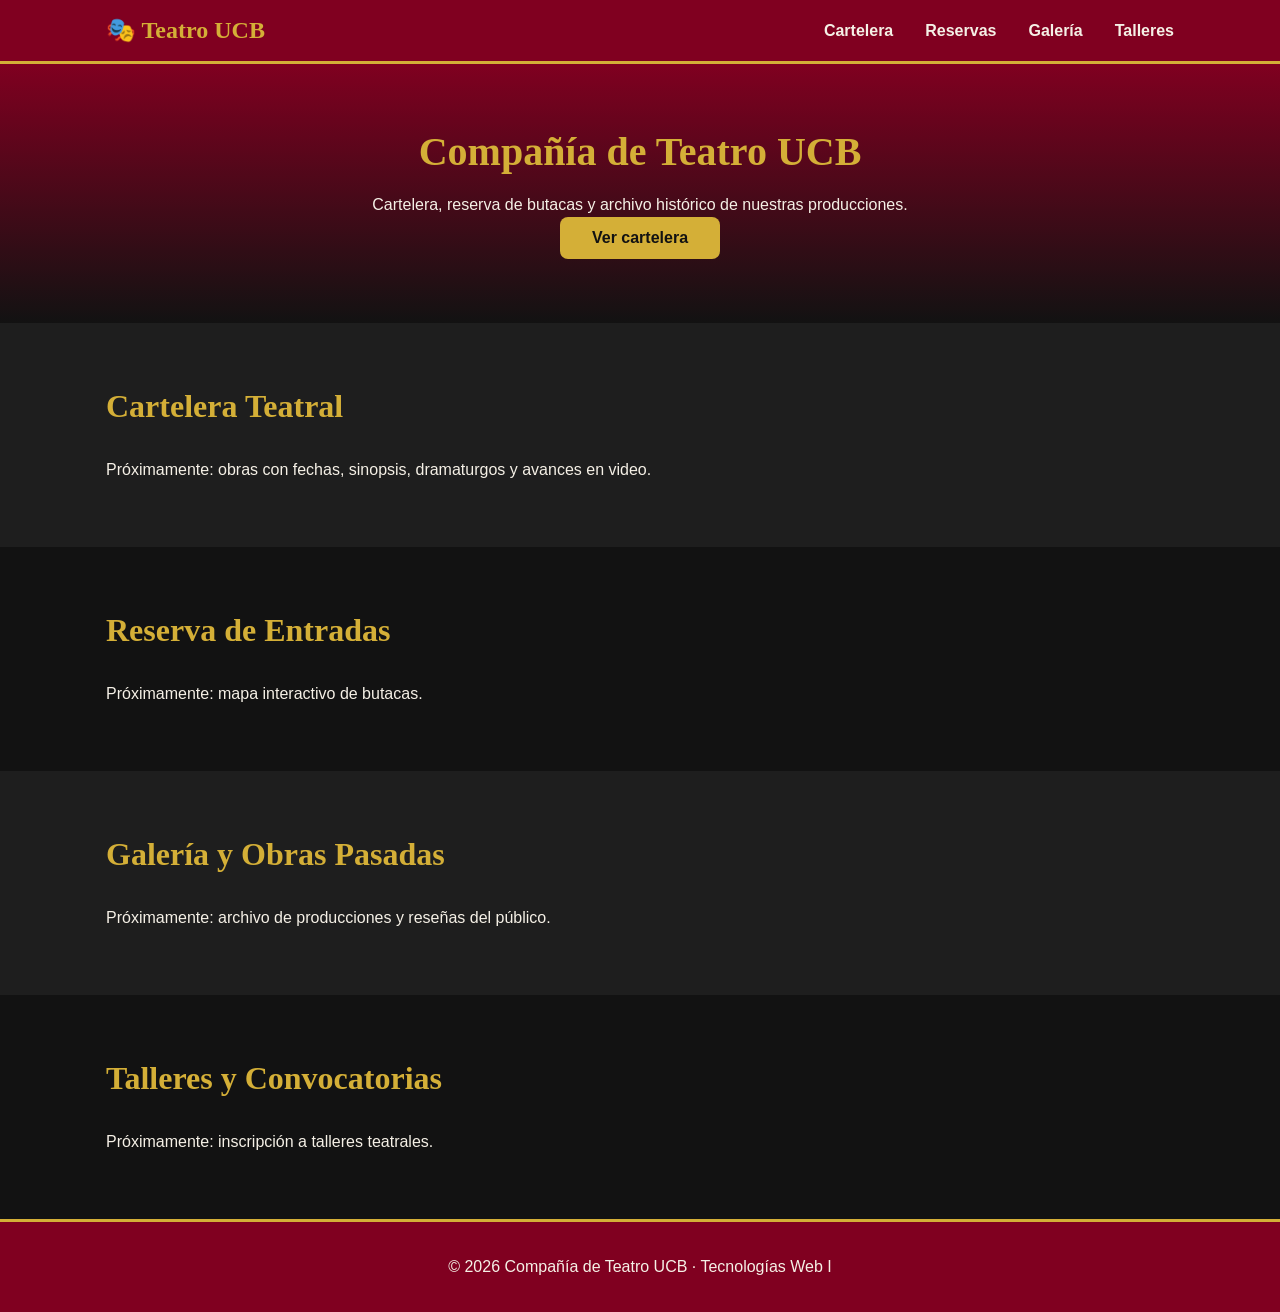
==== index.html @ 0cb79bbf "estructura base" ====
<!DOCTYPE html>
<html lang="es">
<head>
  <meta charset="UTF-8">
  <meta name="viewport" content="width=device-width, initial-scale=1.0">
  <meta name="description" content="Portal de la Compañía de Teatro UCB: cartelera, reserva de butacas, archivo histórico y talleres.">
  <title>Teatro UCB | Cartelera y Reservas</title>
  <link rel="stylesheet" href="css/styles.css">
</head>
<body>
  <a class="skip-link" href="#contenido">Saltar al contenido</a>

  <header class="site-header">
    <div class="container">
      <h1 class="site-title">🎭 Teatro UCB</h1>
      <nav class="main-nav" aria-label="Navegación principal">
        <ul>
          <li><a href="#cartelera">Cartelera</a></li>
          <li><a href="#reserva">Reservas</a></li>
          <li><a href="#galeria">Galería</a></li>
          <li><a href="#talleres">Talleres</a></li>
        </ul>
      </nav>
    </div>
  </header>

  <main id="contenido">
    <section class="hero" aria-labelledby="hero-titulo">
      <div class="container">
        <h2 id="hero-titulo">Compañía de Teatro UCB</h2>
        <p>Cartelera, reserva de butacas y archivo histórico de nuestras producciones.</p>
        <a class="btn" href="#cartelera">Ver cartelera</a>
      </div>
    </section>

    <!-- RF-01 -->
    <section id="cartelera" class="section" aria-labelledby="cartelera-titulo">
      <div class="container">
        <h2 id="cartelera-titulo" class="section__title">Cartelera Teatral</h2>
        <p>Próximamente: obras con fechas, sinopsis, dramaturgos y avances en video.</p>
      </div>
    </section>

    <!-- RF-02 -->
    <section id="reserva" class="section" aria-labelledby="reserva-titulo">
      <div class="container">
        <h2 id="reserva-titulo" class="section__title">Reserva de Entradas</h2>
        <p>Próximamente: mapa interactivo de butacas.</p>
      </div>
    </section>

    <!-- RF-03 -->
    <section id="galeria" class="section" aria-labelledby="galeria-titulo">
      <div class="container">
        <h2 id="galeria-titulo" class="section__title">Galería y Obras Pasadas</h2>
        <p>Próximamente: archivo de producciones y reseñas del público.</p>
      </div>
    </section>

    <!-- RF-04 -->
    <section id="talleres" class="section" aria-labelledby="talleres-titulo">
      <div class="container">
        <h2 id="talleres-titulo" class="section__title">Talleres y Convocatorias</h2>
        <p>Próximamente: inscripción a talleres teatrales.</p>
      </div>
    </section>
  </main>

  <footer class="site-footer">
    <div class="container">
      <p>&copy; <span id="anio">2026</span> Compañía de Teatro UCB · Tecnologías Web I</p>
    </div>
  </footer>

  <script src="js/main.js"></script>
</body>
</html>
---- css/styles.css ----
/* Archivo unificador: los @import deben ir al inicio */
@import url('variables.css');
@import url('base.css');
@import url('layout.css');
@import url('components.css');
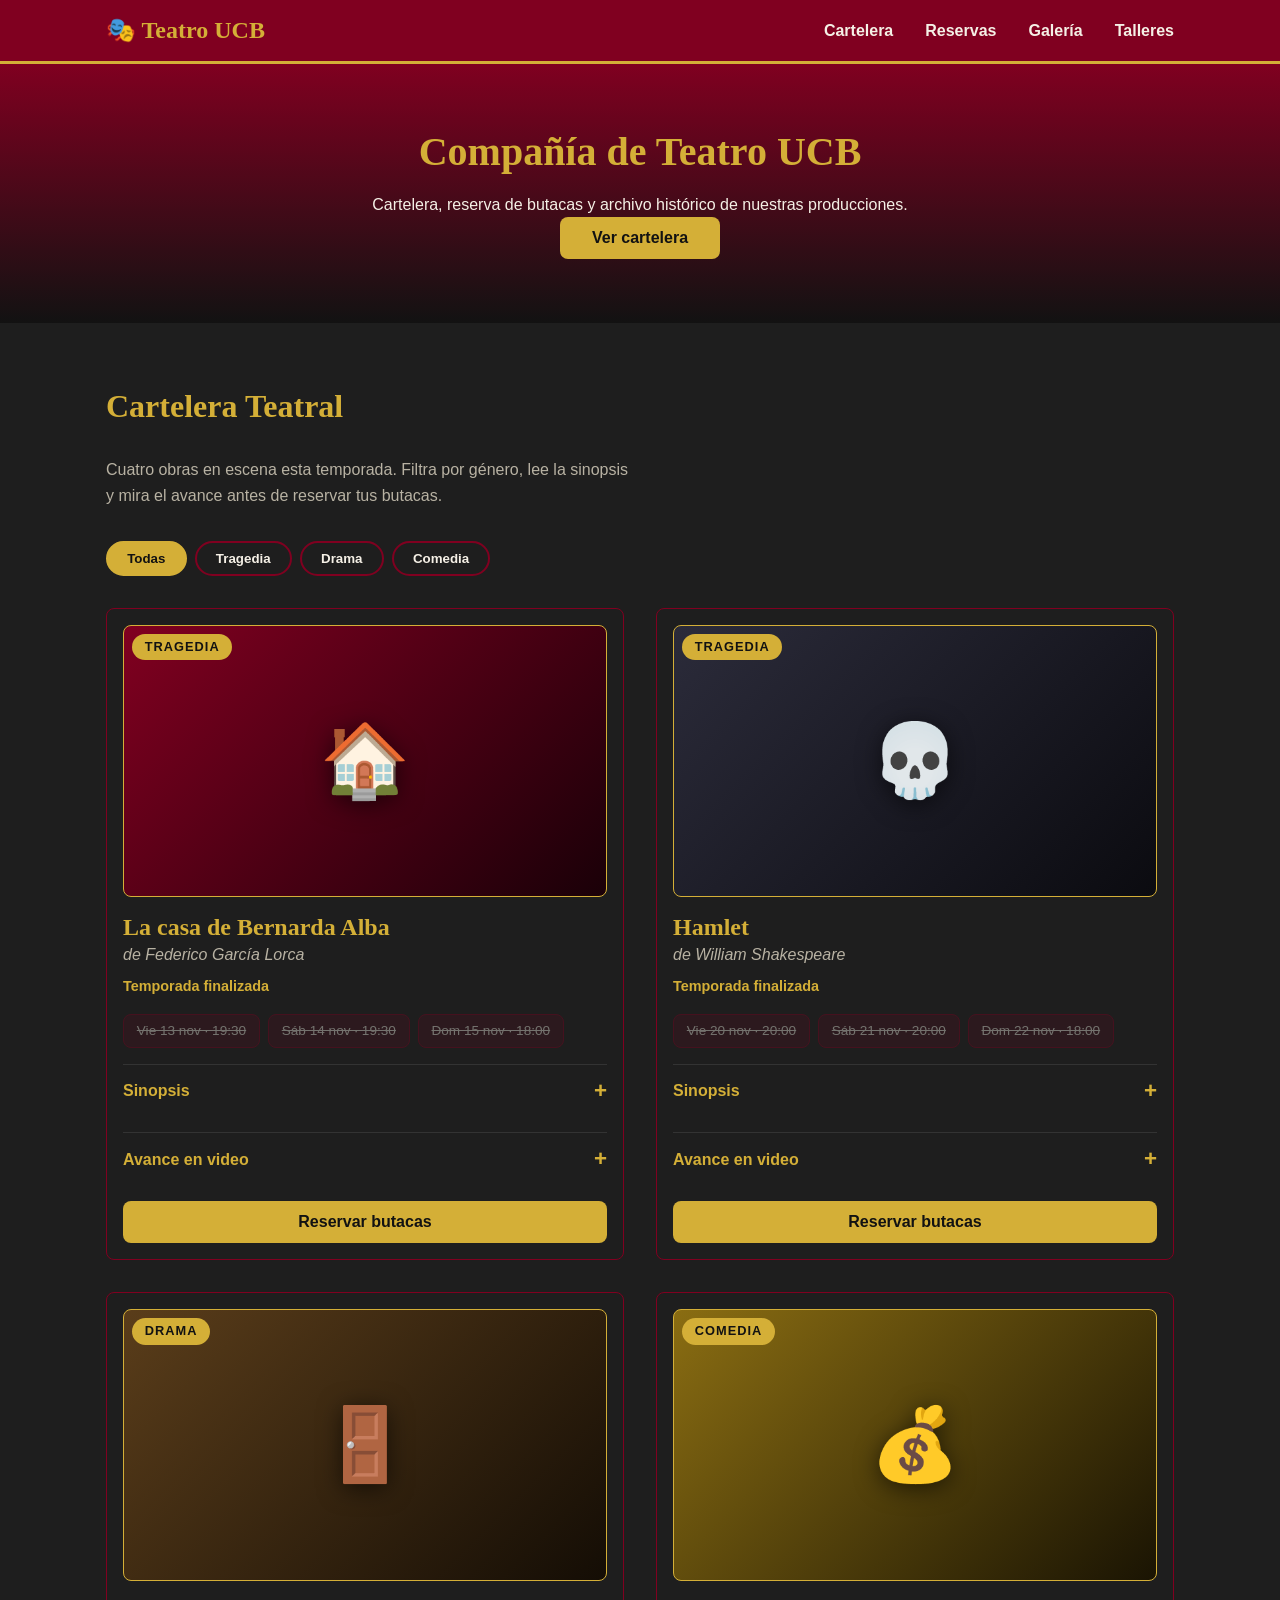
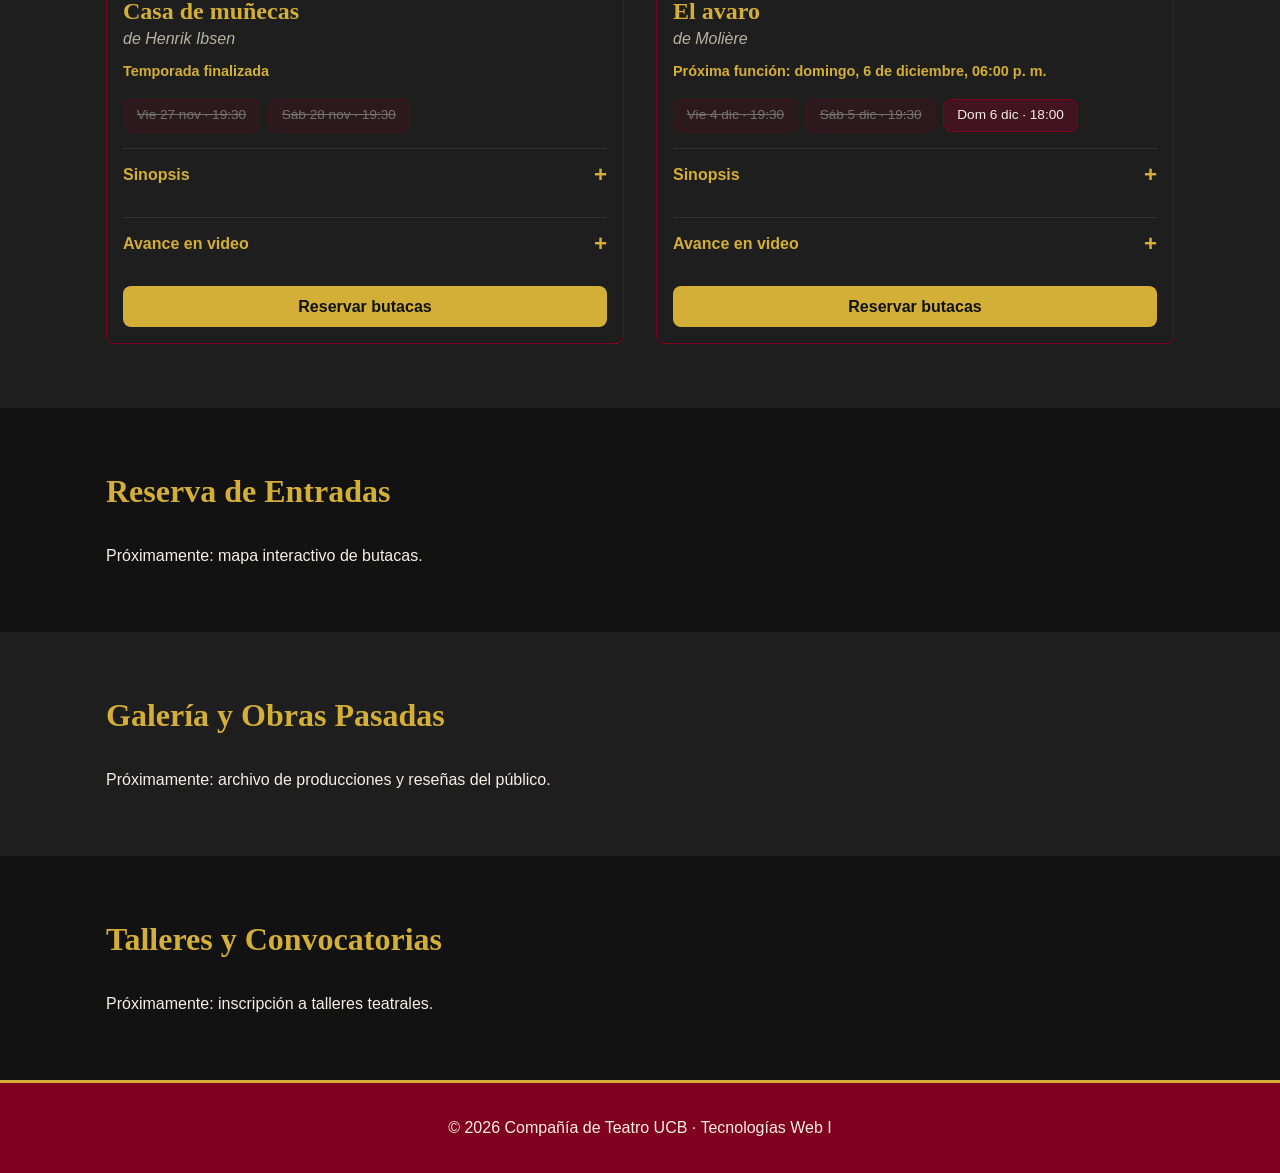
==== commit a5bfe883: "commit 2 chavalesss" ====
--- a/index.html
+++ b/index.html
@@ -33,11 +33,152 @@
       </div>
     </section>
 
-    <!-- RF-01 -->
+        <!-- RF-01: Cartelera Teatral -->
     <section id="cartelera" class="section" aria-labelledby="cartelera-titulo">
       <div class="container">
         <h2 id="cartelera-titulo" class="section__title">Cartelera Teatral</h2>
-        <p>Próximamente: obras con fechas, sinopsis, dramaturgos y avances en video.</p>
+        <p class="section__intro">
+          Cuatro obras en escena esta temporada. Filtra por género, lee la sinopsis
+          y mira el avance antes de reservar tus butacas.
+        </p>
+
+        <div class="filtros" role="group" aria-label="Filtrar obras por género">
+          <button type="button" class="chip is-active" data-filtro="todas" aria-pressed="true">Todas</button>
+          <button type="button" class="chip" data-filtro="tragedia" aria-pressed="false">Tragedia</button>
+          <button type="button" class="chip" data-filtro="drama" aria-pressed="false">Drama</button>
+          <button type="button" class="chip" data-filtro="comedia" aria-pressed="false">Comedia</button>
+        </div>
+
+        <div class="cartelera-grid">
+
+          <!-- Obra 1 -->
+          <article class="obra card reveal" data-genero="tragedia">
+            <figure class="obra__poster obra__poster--1">
+              <span class="obra__emoji" aria-hidden="true">🏠</span>
+              <figcaption class="obra__genero">Tragedia</figcaption>
+            </figure>
+            <header class="obra__header">
+              <h3>La casa de Bernarda Alba</h3>
+              <p class="obra__autor">de Federico García Lorca</p>
+              <p class="obra__proxima" data-proxima></p>
+            </header>
+            <ul class="funciones" aria-label="Funciones de La casa de Bernarda Alba">
+              <li><time datetime="2026-11-13T19:30">Vie 13 nov · 19:30</time></li>
+              <li><time datetime="2026-11-14T19:30">Sáb 14 nov · 19:30</time></li>
+              <li><time datetime="2026-11-15T18:00">Dom 15 nov · 18:00</time></li>
+            </ul>
+            <details name="obra-1">
+              <summary>Sinopsis</summary>
+              <p>Tras la muerte de su marido, Bernarda impone ocho años de luto riguroso
+                a sus cinco hijas. El encierro, las apariencias y el deseo de libertad
+                chocan hasta desencadenar un desenlace inevitable.</p>
+            </details>
+            <details name="obra-1">
+              <summary>Avance en video</summary>
+              <video controls preload="none" playsinline>
+                <source src="assets/videos/bernarda-alba.mp4" type="video/mp4">
+                Tu navegador no soporta video HTML5.
+              </video>
+            </details>
+            <a class="btn" href="#reserva" data-obra="La casa de Bernarda Alba">Reservar butacas</a>
+          </article>
+
+          <!-- Obra 2 -->
+          <article class="obra card reveal" data-genero="tragedia">
+            <figure class="obra__poster obra__poster--2">
+              <span class="obra__emoji" aria-hidden="true">💀</span>
+              <figcaption class="obra__genero">Tragedia</figcaption>
+            </figure>
+            <header class="obra__header">
+              <h3>Hamlet</h3>
+              <p class="obra__autor">de William Shakespeare</p>
+              <p class="obra__proxima" data-proxima></p>
+            </header>
+            <ul class="funciones" aria-label="Funciones de Hamlet">
+              <li><time datetime="2026-11-20T20:00">Vie 20 nov · 20:00</time></li>
+              <li><time datetime="2026-11-21T20:00">Sáb 21 nov · 20:00</time></li>
+              <li><time datetime="2026-11-22T18:00">Dom 22 nov · 18:00</time></li>
+            </ul>
+            <details name="obra-2">
+              <summary>Sinopsis</summary>
+              <p>El príncipe de Dinamarca descubre que su padre fue asesinado por su
+                propio tío. Entre la duda, la fingida locura y la venganza, Hamlet
+                enfrenta la pregunta más antigua del teatro: actuar o no actuar.</p>
+            </details>
+            <details name="obra-2">
+              <summary>Avance en video</summary>
+              <video controls preload="none" playsinline>
+                <source src="assets/videos/hamlet.mp4" type="video/mp4">
+                Tu navegador no soporta video HTML5.
+              </video>
+            </details>
+            <a class="btn" href="#reserva" data-obra="Hamlet">Reservar butacas</a>
+          </article>
+
+          <!-- Obra 3 -->
+          <article class="obra card reveal" data-genero="drama">
+            <figure class="obra__poster obra__poster--3">
+              <span class="obra__emoji" aria-hidden="true">🚪</span>
+              <figcaption class="obra__genero">Drama</figcaption>
+            </figure>
+            <header class="obra__header">
+              <h3>Casa de muñecas</h3>
+              <p class="obra__autor">de Henrik Ibsen</p>
+              <p class="obra__proxima" data-proxima></p>
+            </header>
+            <ul class="funciones" aria-label="Funciones de Casa de muñecas">
+              <li><time datetime="2026-11-27T19:30">Vie 27 nov · 19:30</time></li>
+              <li><time datetime="2026-11-28T19:30">Sáb 28 nov · 19:30</time></li>
+            </ul>
+            <details name="obra-3">
+              <summary>Sinopsis</summary>
+              <p>Nora vive como la esposa ideal hasta que un secreto del pasado sale a
+                la luz. Su decisión final desafió las normas de su época y sigue
+                generando debate hoy.</p>
+            </details>
+            <details name="obra-3">
+              <summary>Avance en video</summary>
+              <video controls preload="none" playsinline>
+                <source src="assets/videos/casa-de-munecas.mp4" type="video/mp4">
+                Tu navegador no soporta video HTML5.
+              </video>
+            </details>
+            <a class="btn" href="#reserva" data-obra="Casa de muñecas">Reservar butacas</a>
+          </article>
+
+          <!-- Obra 4 -->
+          <article class="obra card reveal" data-genero="comedia">
+            <figure class="obra__poster obra__poster--4">
+              <span class="obra__emoji" aria-hidden="true">💰</span>
+              <figcaption class="obra__genero">Comedia</figcaption>
+            </figure>
+            <header class="obra__header">
+              <h3>El avaro</h3>
+              <p class="obra__autor">de Molière</p>
+              <p class="obra__proxima" data-proxima></p>
+            </header>
+            <ul class="funciones" aria-label="Funciones de El avaro">
+              <li><time datetime="2026-12-04T19:30">Vie 4 dic · 19:30</time></li>
+              <li><time datetime="2026-12-05T19:30">Sáb 5 dic · 19:30</time></li>
+              <li><time datetime="2026-12-06T18:00">Dom 6 dic · 18:00</time></li>
+            </ul>
+            <details name="obra-4">
+              <summary>Sinopsis</summary>
+              <p>Harpagón ama su dinero por encima de todo, incluso de sus hijos. Sus
+                intentos de casarlos por conveniencia desatan enredos, disfraces y
+                una carcajada tras otra.</p>
+            </details>
+            <details name="obra-4">
+              <summary>Avance en video</summary>
+              <video controls preload="none" playsinline>
+                <source src="assets/videos/el-avaro.mp4" type="video/mp4">
+                Tu navegador no soporta video HTML5.
+              </video>
+            </details>
+            <a class="btn" href="#reserva" data-obra="El avaro">Reservar butacas</a>
+          </article>
+
+        </div>
       </div>
     </section>
 
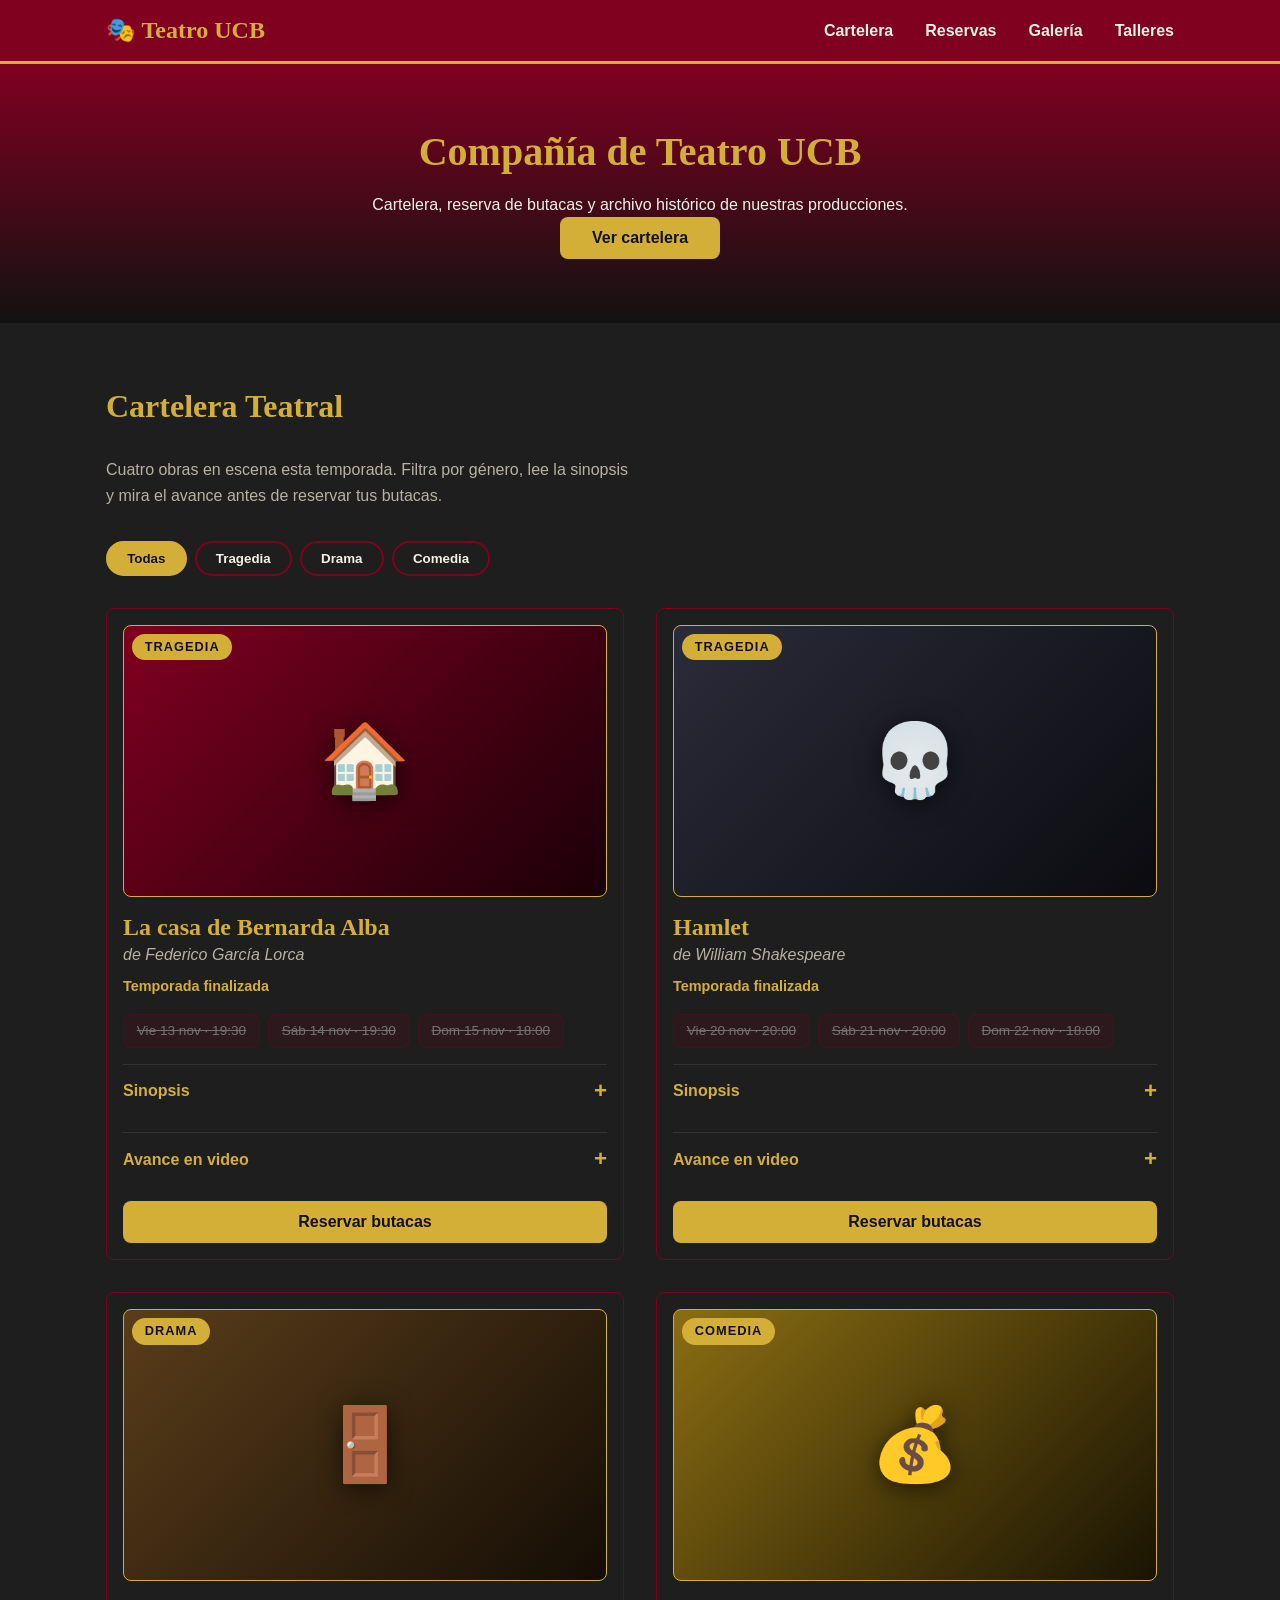
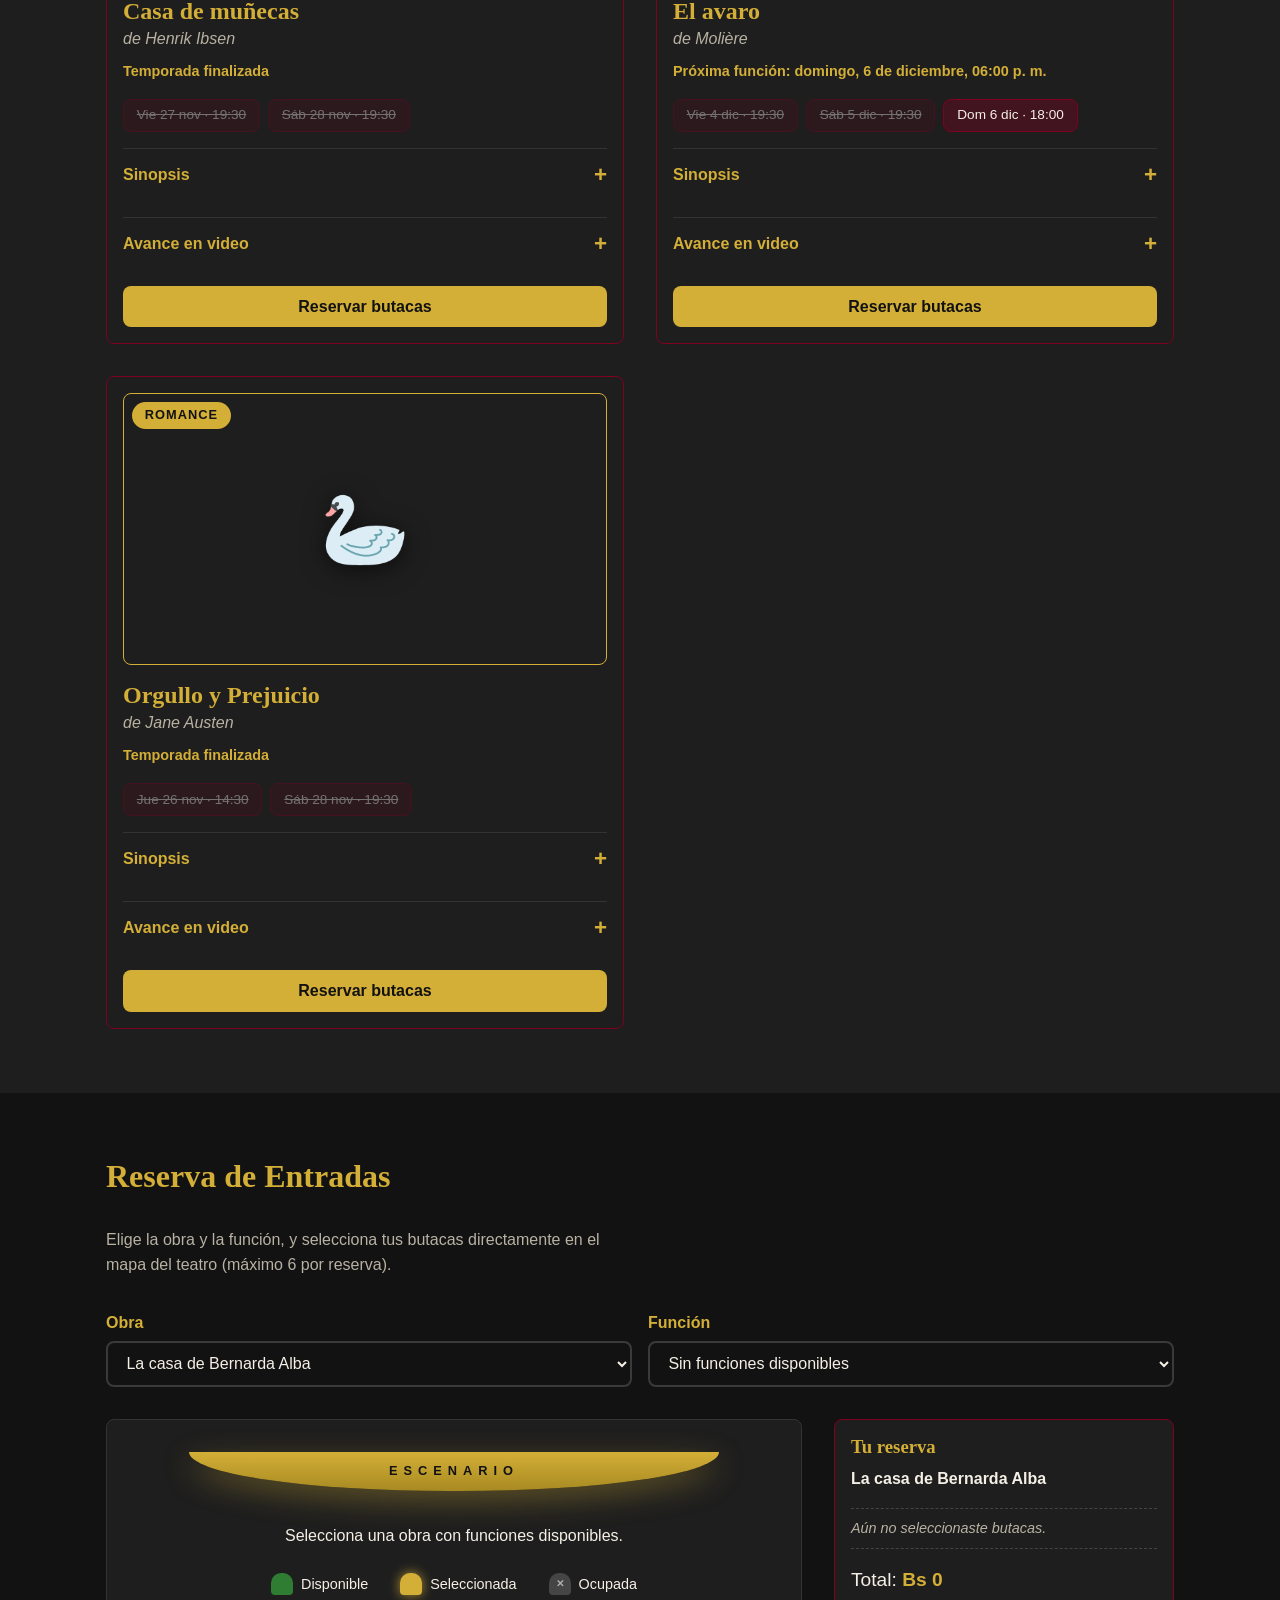
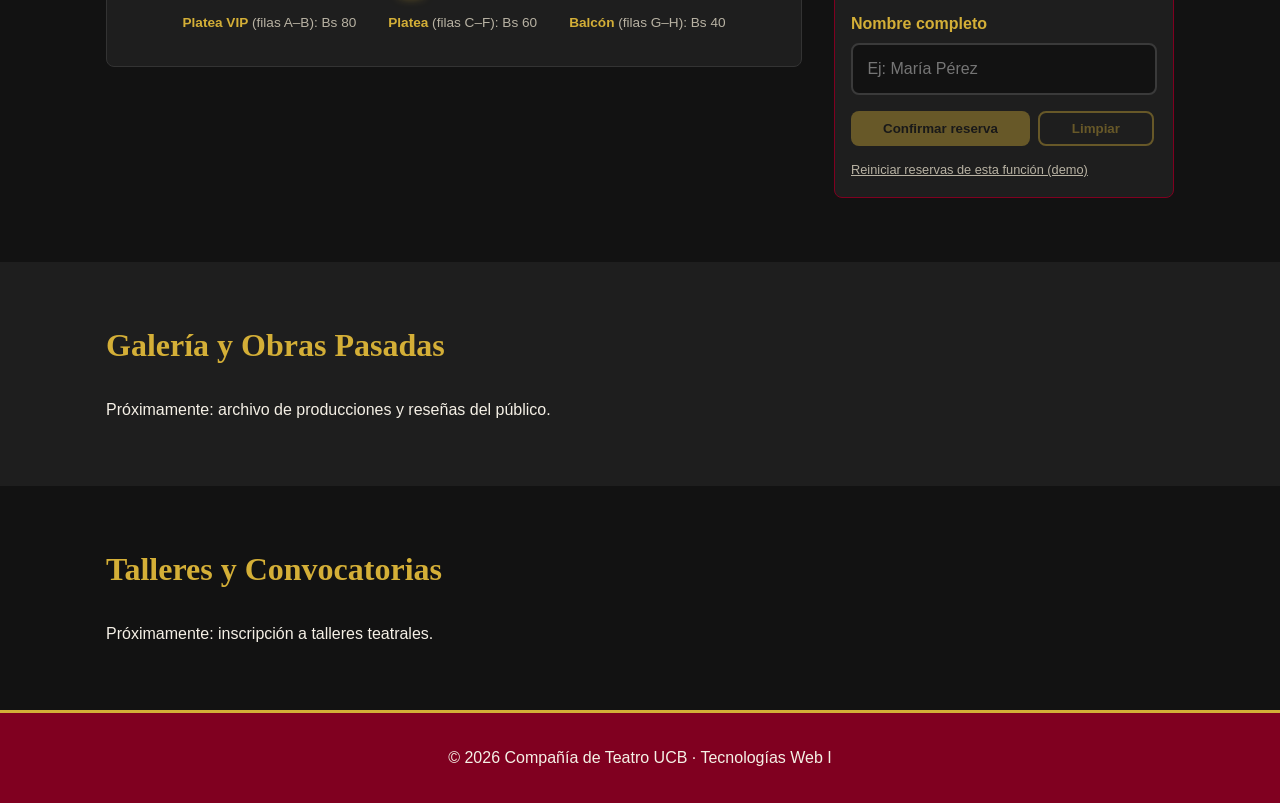
==== commit dd70c42a: "butacas" ====
--- a/index.html
+++ b/index.html
@@ -177,16 +177,110 @@
             </details>
             <a class="btn" href="#reserva" data-obra="El avaro">Reservar butacas</a>
           </article>
-
+                  <!-- Obra 5 -->
+          <article class="obra card reveal" data-genero="romance">
+            <figure class="obra__poster obra__poster--5">
+              <span class="obra__emoji" aria-hidden="true">🦢</span>
+              <figcaption class="obra__genero">Romance</figcaption>
+            </figure>
+            <header class="obra__header">
+              <h3>Orgullo y Prejuicio</h3>
+              <p class="obra__autor">de Jane Austen</p>
+              <p class="obra__proxima" data-proxima></p>
+            </header>
+            <ul class="funciones" aria-label="Funciones de Orgullo y Prejuicio">
+              <li><time datetime="2026-11-27T19:30">Jue 26 nov · 14:30</time></li>
+              <li><time datetime="2026-11-28T19:30">Sáb 28 nov · 19:30</time></li>
+            </ul>
+            <details name="obra-3">
+              <summary>Sinopsis</summary>
+              <p>narra la historia de Elizabeth Bennet y Fitzwilliam Darcy en la Inglaterra 
+                rural del siglo XIX. La obra explora las convenciones sociales, las limitaciones 
+                de las mujeres y cómo el orgullo y las falsas primeras impresiones pueden nublar el juicio.</p>
+            </details>
+            <details name="obra-5">
+              <summary>Avance en video</summary>
+              <video controls preload="none" playsinline>
+                <source src="assets/videos/orgullo-y-prejuicio.mp4" type="video/mp4">
+                Tu navegador no soporta video HTML5.
+              </video>
+            </details>
+            <a class="btn" href="#reserva" data-obra="Orgullo y Prejuicio">Reservar butacas</a>
+          </article>
         </div>
       </div>
     </section>
 
     <!-- RF-02 -->
+        <!-- RF-02: Reserva de Entradas y Mapa de Sillas -->
     <section id="reserva" class="section" aria-labelledby="reserva-titulo">
       <div class="container">
         <h2 id="reserva-titulo" class="section__title">Reserva de Entradas</h2>
-        <p>Próximamente: mapa interactivo de butacas.</p>
+        <p class="section__intro">
+          Elige la obra y la función, y selecciona tus butacas directamente en el
+          mapa del teatro (máximo 6 por reserva).
+        </p>
+
+        <form id="form-reserva" class="reserva" novalidate>
+          <div class="reserva__selectores">
+            <div class="campo">
+              <label for="sel-obra">Obra</label>
+              <select id="sel-obra" name="obra" required></select>
+            </div>
+            <div class="campo">
+              <label for="sel-funcion">Función</label>
+              <select id="sel-funcion" name="funcion" required></select>
+            </div>
+          </div>
+
+          <div class="reserva__layout">
+            <div class="reserva__mapa">
+              <div class="escenario" aria-hidden="true">Escenario</div>
+              <div id="mapa-sillas" class="mapa" role="group" aria-label="Mapa de butacas"></div>
+
+              <ul class="leyenda" aria-label="Leyenda del mapa">
+                <li><span class="seat seat--muestra seat--disponible" aria-hidden="true"></span> Disponible</li>
+                <li><span class="seat seat--muestra seat--seleccionada" aria-hidden="true"></span> Seleccionada</li>
+                <li><span class="seat seat--muestra seat--ocupada" aria-hidden="true">✕</span> Ocupada</li>
+              </ul>
+
+              <ul class="zonas" aria-label="Precios por zona">
+                <li><strong>Platea VIP</strong> (filas A–B): Bs 80</li>
+                <li><strong>Platea</strong> (filas C–F): Bs 60</li>
+                <li><strong>Balcón</strong> (filas G–H): Bs 40</li>
+              </ul>
+            </div>
+
+            <aside class="reserva__resumen card" aria-labelledby="resumen-titulo">
+              <h3 id="resumen-titulo">Tu reserva</h3>
+              <p class="resumen__obra" id="resumen-obra"></p>
+              <p class="resumen__funcion" id="resumen-funcion"></p>
+
+              <ul id="resumen-lista" class="resumen__lista" aria-label="Butacas seleccionadas"></ul>
+
+              <p class="resumen__total">Total: <strong id="resumen-total">Bs 0</strong></p>
+
+              <div class="campo">
+                <label for="nombre">Nombre completo</label>
+                <input id="nombre" name="nombre" type="text" required minlength="3"
+                       pattern="[A-Za-zÁÉÍÓÚáéíóúÑñÜü ]{3,60}" autocomplete="name"
+                       placeholder="Ej: María Pérez" aria-describedby="error-nombre">
+                <p class="campo__error" id="error-nombre" hidden></p>
+              </div>
+
+              <div class="resumen__acciones">
+                <button type="submit" class="btn" id="btn-confirmar" disabled>Confirmar reserva</button>
+                <button type="button" class="btn btn--outline" id="btn-limpiar" disabled>Limpiar</button>
+              </div>
+
+              <p id="resumen-estado" class="resumen__estado" role="status" aria-live="polite"></p>
+
+              <button type="button" class="enlace" id="btn-reiniciar">
+                Reiniciar reservas de esta función (demo)
+              </button>
+            </aside>
+          </div>
+        </form>
       </div>
     </section>
 
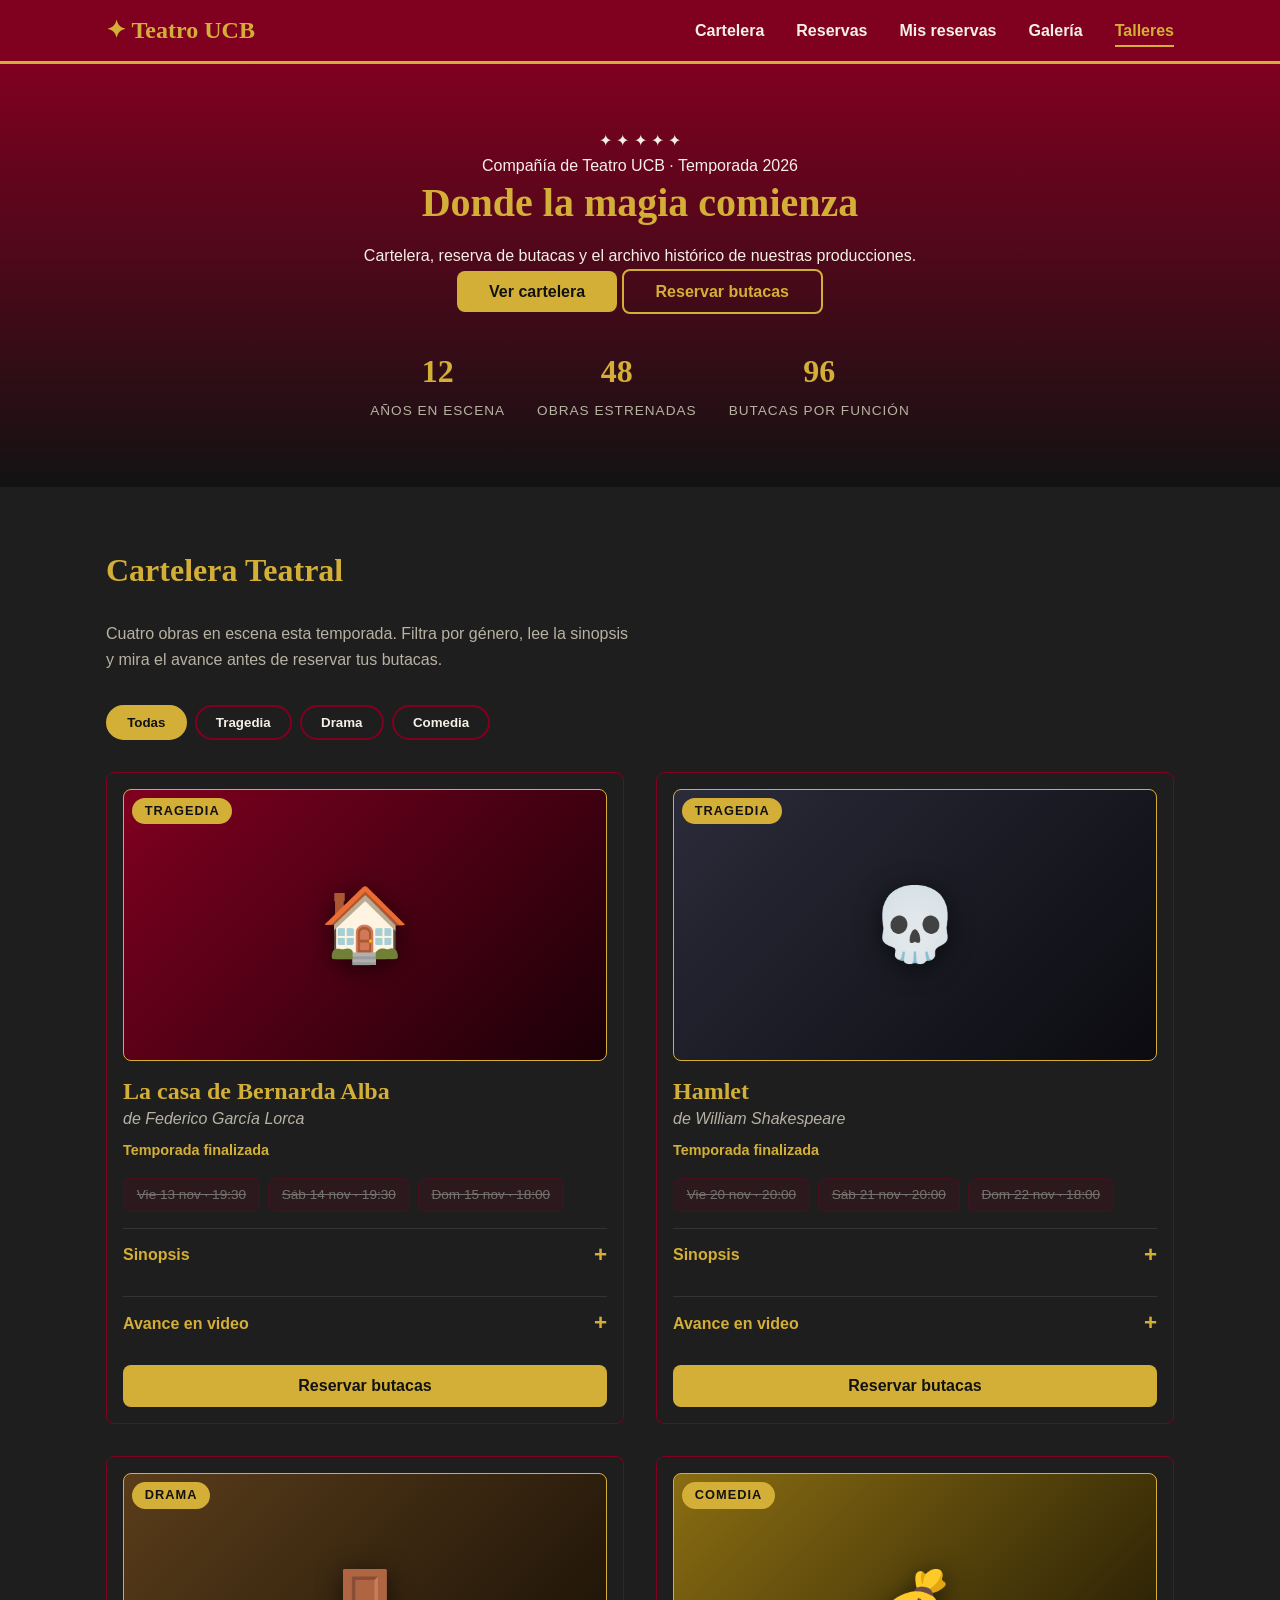
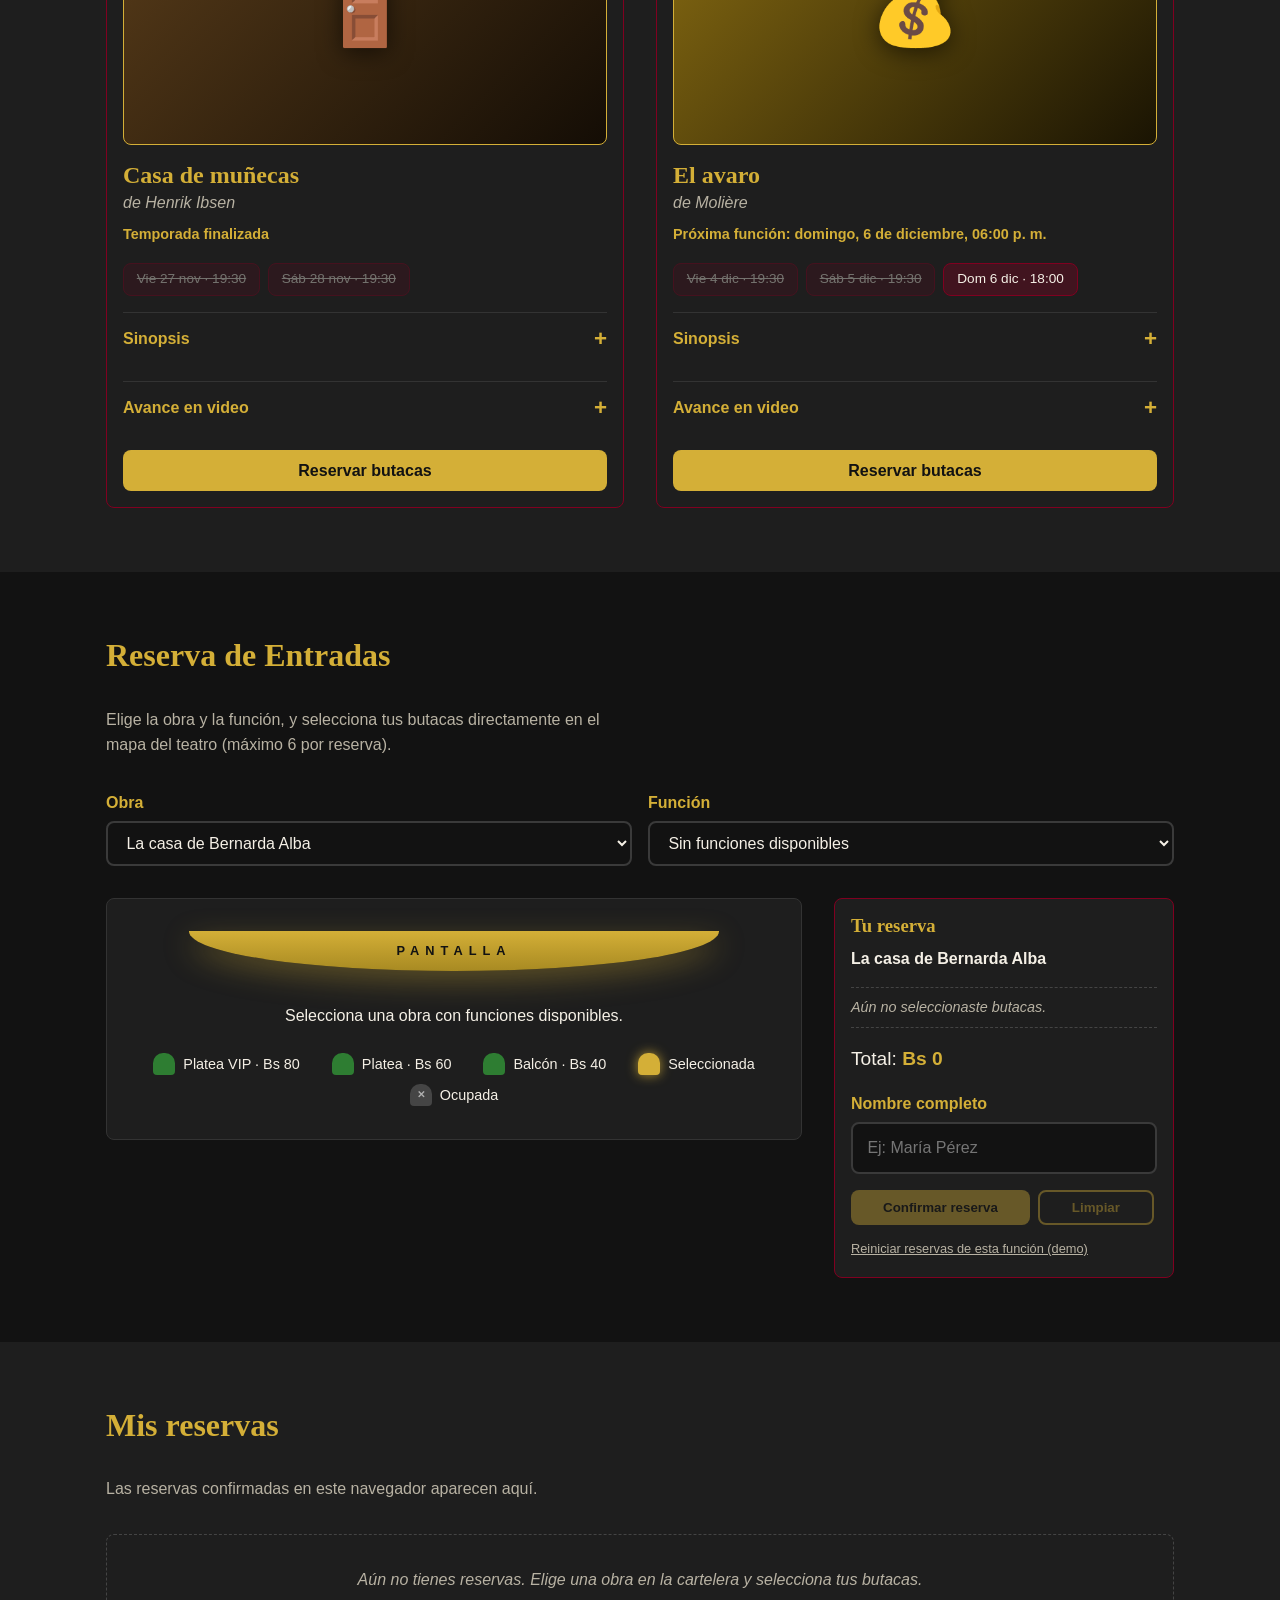
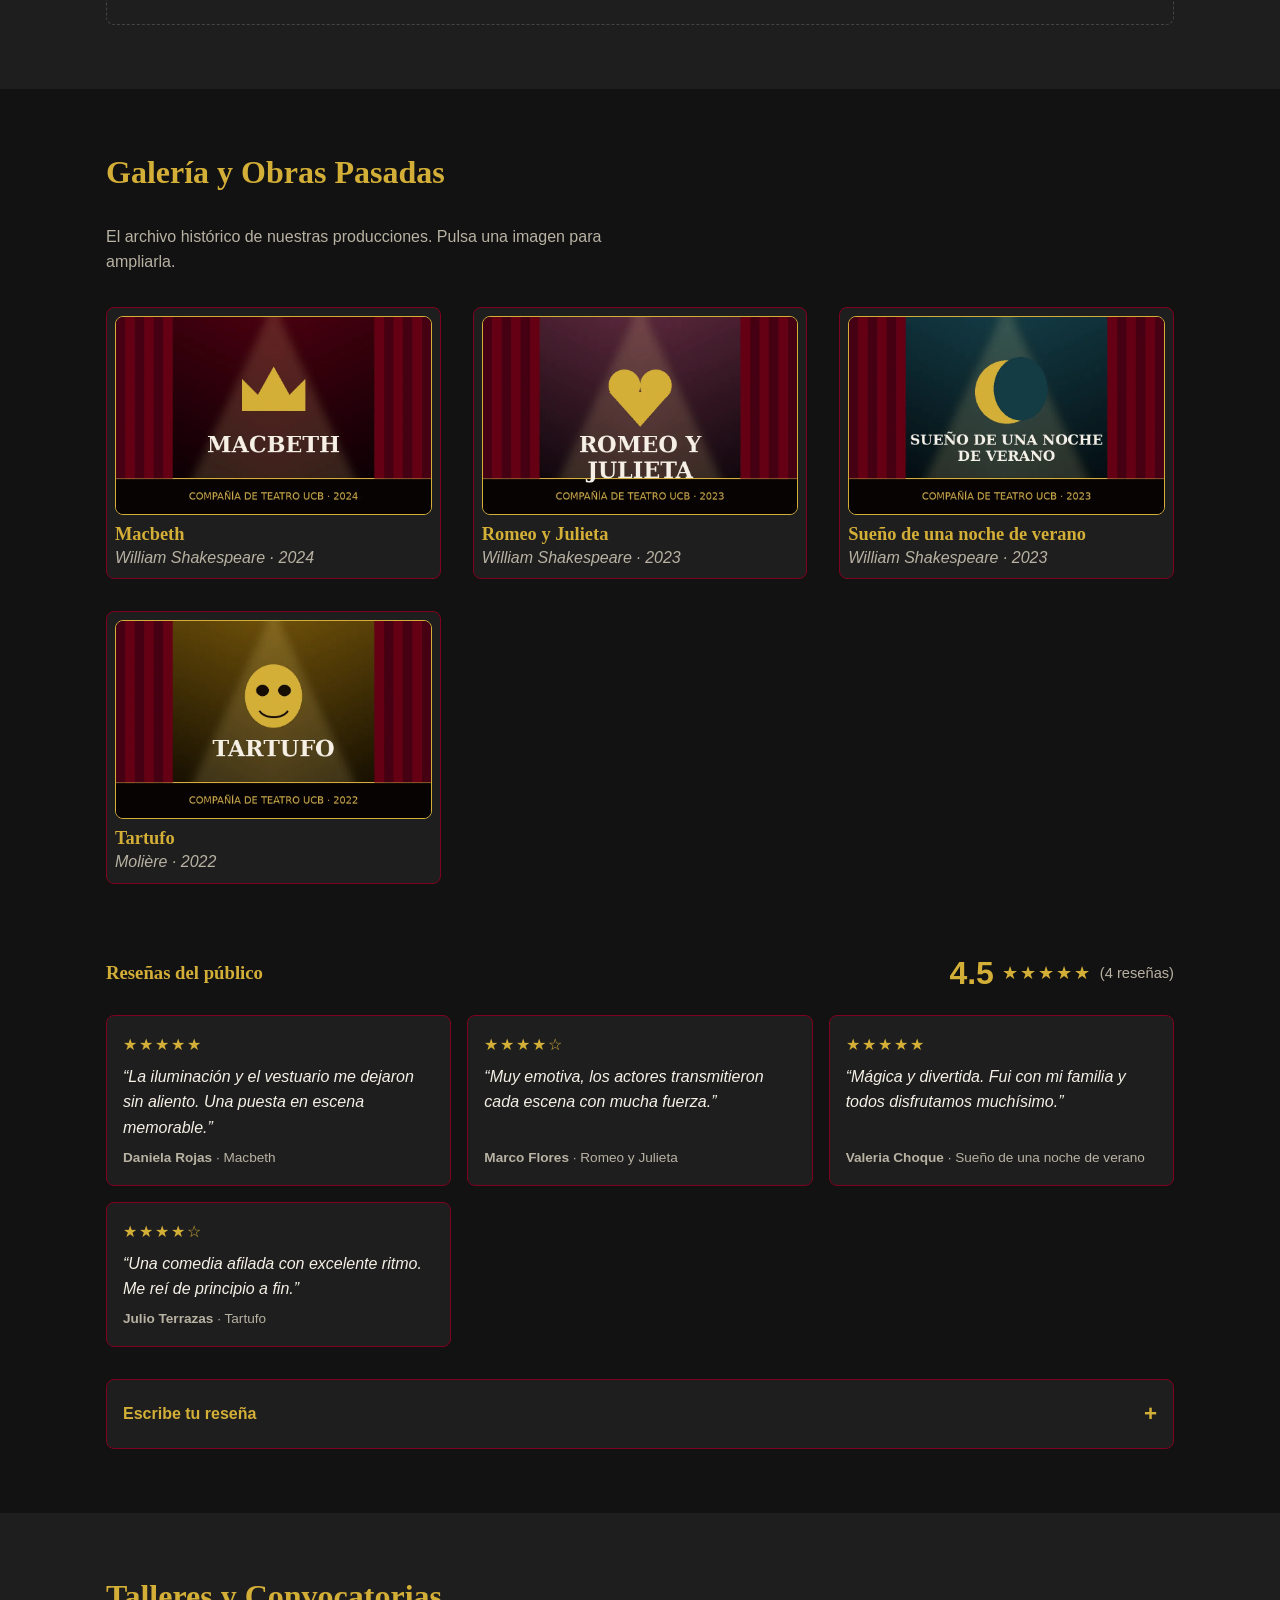
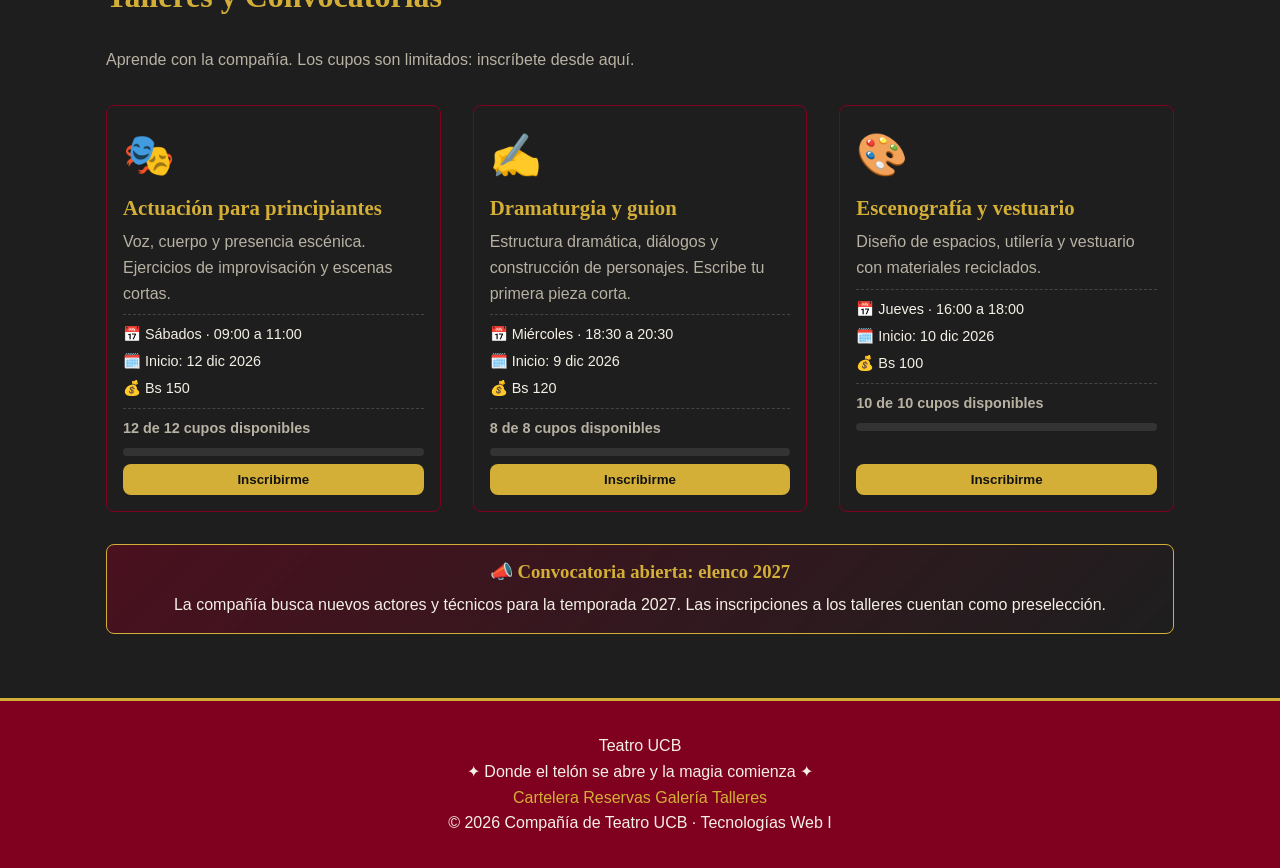
==== commit 05f0270f: "ratas todes" ====
--- a/index.html
+++ b/index.html
@@ -5,36 +5,66 @@
   <meta name="viewport" content="width=device-width, initial-scale=1.0">
   <meta name="description" content="Portal de la Compañía de Teatro UCB: cartelera, reserva de butacas, archivo histórico y talleres.">
   <title>Teatro UCB | Cartelera y Reservas</title>
+  <link rel="icon" href="assets/icons/favicon.svg" type="image/svg+xml">
+  <meta name="theme-color" content="#800020">
+  <meta property="og:title" content="Teatro UCB | Cartelera y Reservas">
+  <meta property="og:description" content="Cartelera, reserva de butacas, galería y talleres de la Compañía de Teatro UCB.">
+  <meta property="og:type" content="website">
+    <link rel="preconnect" href="https://fonts.googleapis.com">
+  <link rel="preconnect" href="https://fonts.gstatic.com" crossorigin>
+  <link href="https://fonts.googleapis.com/css2?family=Pinyon+Script&family
+  =Playfair+Display:ital,wght@0,500;0,700;1,500&display=swap" rel="stylesheet">
   <link rel="stylesheet" href="css/styles.css">
 </head>
 <body>
   <a class="skip-link" href="#contenido">Saltar al contenido</a>
 
-  <header class="site-header">
+    <header class="site-header">
     <div class="container">
-      <h1 class="site-title">🎭 Teatro UCB</h1>
-      <nav class="main-nav" aria-label="Navegación principal">
+      <h1 class="site-title"><span aria-hidden="true">✦</span> Teatro UCB</h1>
+
+      <button type="button" class="nav-toggle" id="nav-toggle" aria-label="Abrir menú" aria-expanded="false" aria-controls="nav-principal">☰</button>
+
+      <nav class="main-nav" id="nav-principal" aria-label="Navegación principal">
         <ul>
           <li><a href="#cartelera">Cartelera</a></li>
           <li><a href="#reserva">Reservas</a></li>
+          <li><a href="#mis-reservas">Mis reservas</a></li>
           <li><a href="#galeria">Galería</a></li>
           <li><a href="#talleres">Talleres</a></li>
         </ul>
       </nav>
     </div>
-  </header>
+  </header>   
 
   <main id="contenido">
-    <section class="hero" aria-labelledby="hero-titulo">
+    
+        <section class="hero" aria-labelledby="hero-titulo">
+      <span class="hero__drape hero__drape--izq" aria-hidden="true"></span>
+      <span class="hero__drape hero__drape--der" aria-hidden="true"></span>
+      <span class="chispa chispa--1" aria-hidden="true">✦</span>
+      <span class="chispa chispa--2" aria-hidden="true">✦</span>
+      <span class="chispa chispa--3" aria-hidden="true">✦</span>
+      <span class="chispa chispa--4" aria-hidden="true">✦</span>
+      <span class="chispa chispa--5" aria-hidden="true">✦</span>
       <div class="container">
-        <h2 id="hero-titulo">Compañía de Teatro UCB</h2>
-        <p>Cartelera, reserva de butacas y archivo histórico de nuestras producciones.</p>
-        <a class="btn" href="#cartelera">Ver cartelera</a>
+        <p class="hero__eyebrow">Compañía de Teatro UCB · Temporada 2026</p>
+        <h2 id="hero-titulo" class="hero__titulo">Donde la magia comienza</h2>
+        <p class="hero__sub">Cartelera, reserva de butacas y el archivo histórico de nuestras producciones.</p>
+        <div class="hero__acciones">
+          <a class="btn" href="#cartelera">Ver cartelera</a>
+          <a class="btn btn--outline" href="#reserva">Reservar butacas</a>
+        </div>
+        <ul class="stats" aria-label="Datos de la compañía">
+          <li><strong data-contar="12">0</strong><span>Años en escena</span></li>
+          <li><strong data-contar="48">0</strong><span>Obras estrenadas</span></li>
+          <li><strong data-contar="96">0</strong><span>Butacas por función</span></li>
+        </ul>
       </div>
     </section>
 
         <!-- RF-01: Cartelera Teatral -->
-    <section id="cartelera" class="section" aria-labelledby="cartelera-titulo">
+    <section id="cartelera" class="section section--papel" aria-labelledby="cartelera-titulo">
       <div class="container">
         <h2 id="cartelera-titulo" class="section__title">Cartelera Teatral</h2>
         <p class="section__intro">
@@ -177,43 +207,13 @@
             </details>
             <a class="btn" href="#reserva" data-obra="El avaro">Reservar butacas</a>
           </article>
-                  <!-- Obra 5 -->
-          <article class="obra card reveal" data-genero="romance">
-            <figure class="obra__poster obra__poster--5">
-              <span class="obra__emoji" aria-hidden="true">🦢</span>
-              <figcaption class="obra__genero">Romance</figcaption>
-            </figure>
-            <header class="obra__header">
-              <h3>Orgullo y Prejuicio</h3>
-              <p class="obra__autor">de Jane Austen</p>
-              <p class="obra__proxima" data-proxima></p>
-            </header>
-            <ul class="funciones" aria-label="Funciones de Orgullo y Prejuicio">
-              <li><time datetime="2026-11-27T19:30">Jue 26 nov · 14:30</time></li>
-              <li><time datetime="2026-11-28T19:30">Sáb 28 nov · 19:30</time></li>
-            </ul>
-            <details name="obra-3">
-              <summary>Sinopsis</summary>
-              <p>narra la historia de Elizabeth Bennet y Fitzwilliam Darcy en la Inglaterra 
-                rural del siglo XIX. La obra explora las convenciones sociales, las limitaciones 
-                de las mujeres y cómo el orgullo y las falsas primeras impresiones pueden nublar el juicio.</p>
-            </details>
-            <details name="obra-5">
-              <summary>Avance en video</summary>
-              <video controls preload="none" playsinline>
-                <source src="assets/videos/orgullo-y-prejuicio.mp4" type="video/mp4">
-                Tu navegador no soporta video HTML5.
-              </video>
-            </details>
-            <a class="btn" href="#reserva" data-obra="Orgullo y Prejuicio">Reservar butacas</a>
-          </article>
+
         </div>
       </div>
     </section>
 
-    <!-- RF-02 -->
         <!-- RF-02: Reserva de Entradas y Mapa de Sillas -->
-    <section id="reserva" class="section" aria-labelledby="reserva-titulo">
+    <section id="reserva" class="section section--noche" aria-labelledby="reserva-titulo">
       <div class="container">
         <h2 id="reserva-titulo" class="section__title">Reserva de Entradas</h2>
         <p class="section__intro">
@@ -235,19 +235,15 @@
 
           <div class="reserva__layout">
             <div class="reserva__mapa">
-              <div class="escenario" aria-hidden="true">Escenario</div>
+              <div class="escenario" aria-hidden="true">Pantalla</div>
               <div id="mapa-sillas" class="mapa" role="group" aria-label="Mapa de butacas"></div>
 
-              <ul class="leyenda" aria-label="Leyenda del mapa">
-                <li><span class="seat seat--muestra seat--disponible" aria-hidden="true"></span> Disponible</li>
+                <ul class="leyenda" aria-label="Leyenda del mapa">
+                <li><span class="seat seat--muestra seat--disponible" data-zona="vip" aria-hidden="true"></span> Platea VIP · Bs 80</li>
+                <li><span class="seat seat--muestra seat--disponible" data-zona="platea" aria-hidden="true"></span> Platea · Bs 60</li>
+                <li><span class="seat seat--muestra seat--disponible" data-zona="balcon" aria-hidden="true"></span> Balcón · Bs 40</li>
                 <li><span class="seat seat--muestra seat--seleccionada" aria-hidden="true"></span> Seleccionada</li>
                 <li><span class="seat seat--muestra seat--ocupada" aria-hidden="true">✕</span> Ocupada</li>
-              </ul>
-
-              <ul class="zonas" aria-label="Precios por zona">
-                <li><strong>Platea VIP</strong> (filas A–B): Bs 80</li>
-                <li><strong>Platea</strong> (filas C–F): Bs 60</li>
-                <li><strong>Balcón</strong> (filas G–H): Bs 40</li>
               </ul>
             </div>
 
@@ -284,29 +280,296 @@
       </div>
     </section>
 
-    <!-- RF-03 -->
-    <section id="galeria" class="section" aria-labelledby="galeria-titulo">
+    <!-- Mis reservas -->
+    <section id="mis-reservas" class="section section--papel" aria-labelledby="mis-reservas-titulo">
+      <div class="container">
+        <h2 id="mis-reservas-titulo" class="section__title">Mis reservas</h2>
+        <p class="section__intro">Las reservas confirmadas en este navegador aparecen aquí.</p>
+        <div id="mis-reservas-lista" class="reservas-lista"></div>
+      </div>
+    </section>
+
+        <!-- RF-03: Galería y Obras Pasadas -->
+    <section id="galeria" class="section section--noche" aria-labelledby="galeria-titulo">
       <div class="container">
         <h2 id="galeria-titulo" class="section__title">Galería y Obras Pasadas</h2>
-        <p>Próximamente: archivo de producciones y reseñas del público.</p>
+        <p class="section__intro">
+          El archivo histórico de nuestras producciones. Pulsa una imagen para ampliarla.
+        </p>
+
+        <div class="galeria-grid">
+
+          <article class="pasada card reveal">
+            <button type="button" class="pasada__foto" data-lightbox="0" aria-label="Ampliar cartel de Macbeth">
+              <picture>
+                <source media="(min-width: 700px)" srcset="assets/images/galeria-1-lg.webp" type="image/webp">
+                <source media="(min-width: 700px)" srcset="assets/images/galeria-1-lg.jpg" type="image/jpeg">
+                <source srcset="assets/images/galeria-1-sm.jpg" type="image/jpeg">
+                <img src="assets/images/galeria-1-sm.jpg" alt="Cartel de Macbeth, 2024: corona dorada bajo un foco sobre el escenario" loading="lazy" width="480" height="300">
+              </picture>
+            </button>
+            <header>
+              <h3>Macbeth</h3>
+              <p class="obra__autor">William Shakespeare · 2024</p>
+            </header>
+          </article>
+
+          <article class="pasada card reveal">
+            <button type="button" class="pasada__foto" data-lightbox="1" aria-label="Ampliar cartel de Romeo y Julieta">
+              <picture>
+                <source media="(min-width: 700px)" srcset="assets/images/galeria-2-lg.webp" type="image/webp">
+                <source media="(min-width: 700px)" srcset="assets/images/galeria-2-lg.jpg" type="image/jpeg">
+                <source srcset="assets/images/galeria-2-sm.jpg" type="image/jpeg">
+                <img src="assets/images/galeria-2-sm.jpg" alt="Cartel de Romeo y Julieta, 2023: corazón dorado entre cortinas borgoña" loading="lazy" width="480" height="300">
+              </picture>
+            </button>
+            <header>
+              <h3>Romeo y Julieta</h3>
+              <p class="obra__autor">William Shakespeare · 2023</p>
+            </header>
+          </article>
+
+          <article class="pasada card reveal">
+            <button type="button" class="pasada__foto" data-lightbox="2" aria-label="Ampliar cartel de Sueño de una noche de verano">
+              <picture>
+                <source media="(min-width: 700px)" srcset="assets/images/galeria-3-lg.webp" type="image/webp">
+                <source media="(min-width: 700px)" srcset="assets/images/galeria-3-lg.jpg" type="image/jpeg">
+                <source srcset="assets/images/galeria-3-sm.jpg" type="image/jpeg">
+                <img src="assets/images/galeria-3-sm.jpg" alt="Cartel de Sueño de una noche de verano, 2023: luna dorada sobre fondo azul verdoso" loading="lazy" width="480" height="300">
+              </picture>
+            </button>
+            <header>
+              <h3>Sueño de una noche de verano</h3>
+              <p class="obra__autor">William Shakespeare · 2023</p>
+            </header>
+          </article>
+
+          <article class="pasada card reveal">
+            <button type="button" class="pasada__foto" data-lightbox="3" aria-label="Ampliar cartel de Tartufo">
+              <picture>
+                <source media="(min-width: 700px)" srcset="assets/images/galeria-4-lg.webp" type="image/webp">
+                <source media="(min-width: 700px)" srcset="assets/images/galeria-4-lg.jpg" type="image/jpeg">
+                <source srcset="assets/images/galeria-4-sm.jpg" type="image/jpeg">
+                <img src="assets/images/galeria-4-sm.jpg" alt="Cartel de Tartufo, 2022: máscara dorada sobre fondo ocre" loading="lazy" width="480" height="300">
+              </picture>
+            </button>
+            <header>
+              <h3>Tartufo</h3>
+              <p class="obra__autor">Molière · 2022</p>
+            </header>
+          </article>
+
+        </div>
+
+        <!-- Reseñas -->
+        <div class="resenas">
+          <header class="resenas__cabecera">
+            <h3>Reseñas del público</h3>
+            <p class="resenas__promedio" aria-live="polite">
+              <span id="resenas-promedio">0.0</span>
+              <span id="resenas-estrellas" aria-hidden="true">☆☆☆☆☆</span>
+              <small id="resenas-total"></small>
+            </p>
+          </header>
+
+          <div id="resenas-lista" class="resenas__lista"></div>
+
+                    <details class="resenas__nueva">
+            <summary>Escribe tu reseña</summary>
+
+            <p id="resena-aviso" class="resena__aviso" hidden>
+              <span></span> <a href="#reserva">Reservar butacas</a>
+            </p>
+
+            <form id="form-resena" novalidate>
+              <div class="campo">
+                <label for="res-reserva">Tu reserva</label>
+                <select id="res-reserva" required></select>
+                <p class="campo__error" hidden></p>
+              </div>
+              <div class="campo">
+                <label for="res-nombre">Nombre (según tu reserva)</label>
+                <input id="res-nombre" type="text" readonly>
+              </div>
+              <fieldset class="campo estrellas">
+                <legend>Calificación</legend>
+                <div class="estrellas__grupo">
+                  <input type="radio" name="calif" id="est5" value="5" required><label for="est5" title="5 estrellas">★</label>
+                  <input type="radio" name="calif" id="est4" value="4"><label for="est4" title="4 estrellas">★</label>
+                  <input type="radio" name="calif" id="est3" value="3"><label for="est3" title="3 estrellas">★</label>
+                  <input type="radio" name="calif" id="est2" value="2"><label for="est2" title="2 estrellas">★</label>
+                  <input type="radio" name="calif" id="est1" value="1"><label for="est1" title="1 estrella">★</label>
+                </div>
+                <p class="campo__error" hidden></p>
+              </fieldset>
+              <div class="campo">
+                <label for="res-texto">Tu opinión <small id="res-contador">0/200</small></label>
+                <textarea id="res-texto" rows="3" required minlength="10" maxlength="200"
+                          placeholder="Cuéntanos qué te pareció (10 a 200 caracteres)"></textarea>
+                <p class="campo__error" hidden></p>
+              </div>
+              <button type="submit" class="btn">Publicar reseña</button>
+            </form>
+          </details>
+        </div>
       </div>
     </section>
 
-    <!-- RF-04 -->
-    <section id="talleres" class="section" aria-labelledby="talleres-titulo">
+    <!-- RF-04: Talleres y Convocatorias -->
+    <section id="talleres" class="section section--papel" aria-labelledby="talleres-titulo">
       <div class="container">
         <h2 id="talleres-titulo" class="section__title">Talleres y Convocatorias</h2>
-        <p>Próximamente: inscripción a talleres teatrales.</p>
+        <p class="section__intro">
+          Aprende con la compañía. Los cupos son limitados: inscríbete desde aquí.
+        </p>
+
+        <div class="talleres-grid">
+
+          <article class="taller card reveal" data-id="actuacion" data-cupos="12">
+            <span class="taller__icono" aria-hidden="true">🎭</span>
+            <h3>Actuación para principiantes</h3>
+            <p>Voz, cuerpo y presencia escénica. Ejercicios de improvisación y escenas cortas.</p>
+            <ul class="taller__datos">
+              <li>📅 Sábados · 09:00 a 11:00</li>
+              <li>🗓️ Inicio: <time datetime="2026-12-12">12 dic 2026</time></li>
+              <li>💰 Bs 150</li>
+            </ul>
+            <p class="taller__cupos"><span data-cupos-texto></span></p>
+            <div class="barra" aria-hidden="true"><span data-barra></span></div>
+            <button type="button" class="btn" data-inscribir>Inscribirme</button>
+          </article>
+
+          <article class="taller card reveal" data-id="dramaturgia" data-cupos="8">
+            <span class="taller__icono" aria-hidden="true">✍️</span>
+            <h3>Dramaturgia y guion</h3>
+            <p>Estructura dramática, diálogos y construcción de personajes. Escribe tu primera pieza corta.</p>
+            <ul class="taller__datos">
+              <li>📅 Miércoles · 18:30 a 20:30</li>
+              <li>🗓️ Inicio: <time datetime="2026-12-09">9 dic 2026</time></li>
+              <li>💰 Bs 120</li>
+            </ul>
+            <p class="taller__cupos"><span data-cupos-texto></span></p>
+            <div class="barra" aria-hidden="true"><span data-barra></span></div>
+            <button type="button" class="btn" data-inscribir>Inscribirme</button>
+          </article>
+
+          <article class="taller card reveal" data-id="escenografia" data-cupos="10">
+            <span class="taller__icono" aria-hidden="true">🎨</span>
+            <h3>Escenografía y vestuario</h3>
+            <p>Diseño de espacios, utilería y vestuario con materiales reciclados.</p>
+            <ul class="taller__datos">
+              <li>📅 Jueves · 16:00 a 18:00</li>
+              <li>🗓️ Inicio: <time datetime="2026-12-10">10 dic 2026</time></li>
+              <li>💰 Bs 100</li>
+            </ul>
+            <p class="taller__cupos"><span data-cupos-texto></span></p>
+            <div class="barra" aria-hidden="true"><span data-barra></span></div>
+            <button type="button" class="btn" data-inscribir>Inscribirme</button>
+          </article>
+
+        </div>
+
+        <div class="convocatoria card reveal">
+          <h3>📣 Convocatoria abierta: elenco 2027</h3>
+          <p>La compañía busca nuevos actores y técnicos para la temporada 2027. Las inscripciones a los talleres cuentan como preselección.</p>
+        </div>
       </div>
     </section>
   </main>
 
-  <footer class="site-footer">
+    <footer class="site-footer">
     <div class="container">
-      <p>&copy; <span id="anio">2026</span> Compañía de Teatro UCB · Tecnologías Web I</p>
+      <p class="footer__logo">Teatro UCB</p>
+      <p class="footer__lema">✦ Donde el telón se abre y la magia comienza ✦</p>
+      <nav class="footer__nav" aria-label="Pie de página">
+        <a href="#cartelera">Cartelera</a>
+        <a href="#reserva">Reservas</a>
+        <a href="#galeria">Galería</a>
+        <a href="#talleres">Talleres</a>
+      </nav>
+      <p class="footer__copy">&copy; <span id="anio">2026</span> Compañía de Teatro UCB · Tecnologías Web I</p>
     </div>
   </footer>
-
+    <!-- Lightbox de galería -->
+  <dialog id="lightbox" class="lightbox" aria-label="Visor de imágenes">
+    <button type="button" class="lightbox__cerrar" aria-label="Cerrar">✕</button>
+    <button type="button" class="lightbox__nav lightbox__nav--prev" aria-label="Anterior">‹</button>
+    <figure>
+      <img id="lightbox-img" src="" alt="">
+      <figcaption id="lightbox-texto"></figcaption>
+    </figure>
+    <button type="button" class="lightbox__nav lightbox__nav--next" aria-label="Siguiente">›</button>
+  </dialog>
+
+  <!-- Modal de inscripción a talleres (RF-04) -->
+  <dialog id="modal-taller" class="modal" aria-labelledby="modal-titulo">
+    <form id="form-taller" method="dialog" novalidate>
+      <header class="modal__cabecera">
+        <h3 id="modal-titulo">Inscripción</h3>
+        <button type="button" class="modal__cerrar" data-cerrar aria-label="Cerrar">✕</button>
+      </header>
+
+      <div id="modal-cuerpo">
+        <p id="modal-taller-nombre" class="modal__taller"></p>
+
+        <div class="campo">
+          <label for="t-nombre">Nombre completo</label>
+          <input id="t-nombre" type="text" required minlength="3" maxlength="60"
+                 pattern="[A-Za-zÁÉÍÓÚáéíóúÑñÜü ]{3,60}" autocomplete="name" placeholder="Ej: Carlos Quispe">
+          <p class="campo__error" hidden></p>
+        </div>
+                <div class="campo">
+          <label for="t-correo">Correo institucional</label>
+          <input id="t-correo" type="email" required autocomplete="email"
+                 pattern="[a-z0-9._+\-]+@ucb\.edu\.bo" placeholder="nombre.apellido@ucb.edu.bo">
+          <p class="campo__error" hidden></p>
+        </div>
+        <div class="campo">
+          <label for="t-telefono">Teléfono / WhatsApp</label>
+          <input id="t-telefono" type="tel" required pattern="[67][0-9]{7}" inputmode="numeric"
+                 maxlength="8" placeholder="8 dígitos, ej: 71234567">
+          <p class="campo__error" hidden></p>
+        </div>
+        <div class="campo">
+          <label for="t-edad">Edad</label>
+          <input id="t-edad" type="number" required min="14" max="99" placeholder="14 a 99">
+          <p class="campo__error" hidden></p>
+        </div>
+        <div class="campo">
+          <label for="t-experiencia">Experiencia previa</label>
+          <select id="t-experiencia" required>
+            <option value="">Selecciona…</option>
+            <option>Ninguna</option>
+            <option>Básica (talleres o colegio)</option>
+            <option>Intermedia (grupos amateur)</option>
+            <option>Avanzada</option>
+          </select>
+          <p class="campo__error" hidden></p>
+        </div>
+        <label class="check">
+          <input type="checkbox" id="t-acepto" required>
+          <span>Acepto las condiciones del taller y el tratamiento de mis datos.</span>
+        </label>
+        <p class="campo__error" id="error-acepto" hidden></p>
+
+        <div class="modal__acciones">
+          <button type="submit" class="btn">Confirmar inscripción</button>
+          <button type="button" class="btn btn--outline" data-cerrar>Cancelar</button>
+        </div>
+      </div>
+
+      <div id="modal-exito" class="modal__exito" hidden>
+        <p class="modal__check" aria-hidden="true">✔</p>
+        <h3>¡Inscripción registrada!</h3>
+        <p id="modal-exito-texto"></p>
+        <button type="button" class="btn" data-cerrar>Cerrar</button>
+      </div>
+    </form>
+  </dialog>
+
+  <!-- Toasts y volver arriba -->
+  <div id="toasts" class="toasts" role="status" aria-live="polite"></div>
+  <button type="button" id="btn-arriba" class="btn-arriba" aria-label="Volver arriba" hidden>↑</button>
   <script src="js/main.js"></script>
 </body>
 </html>
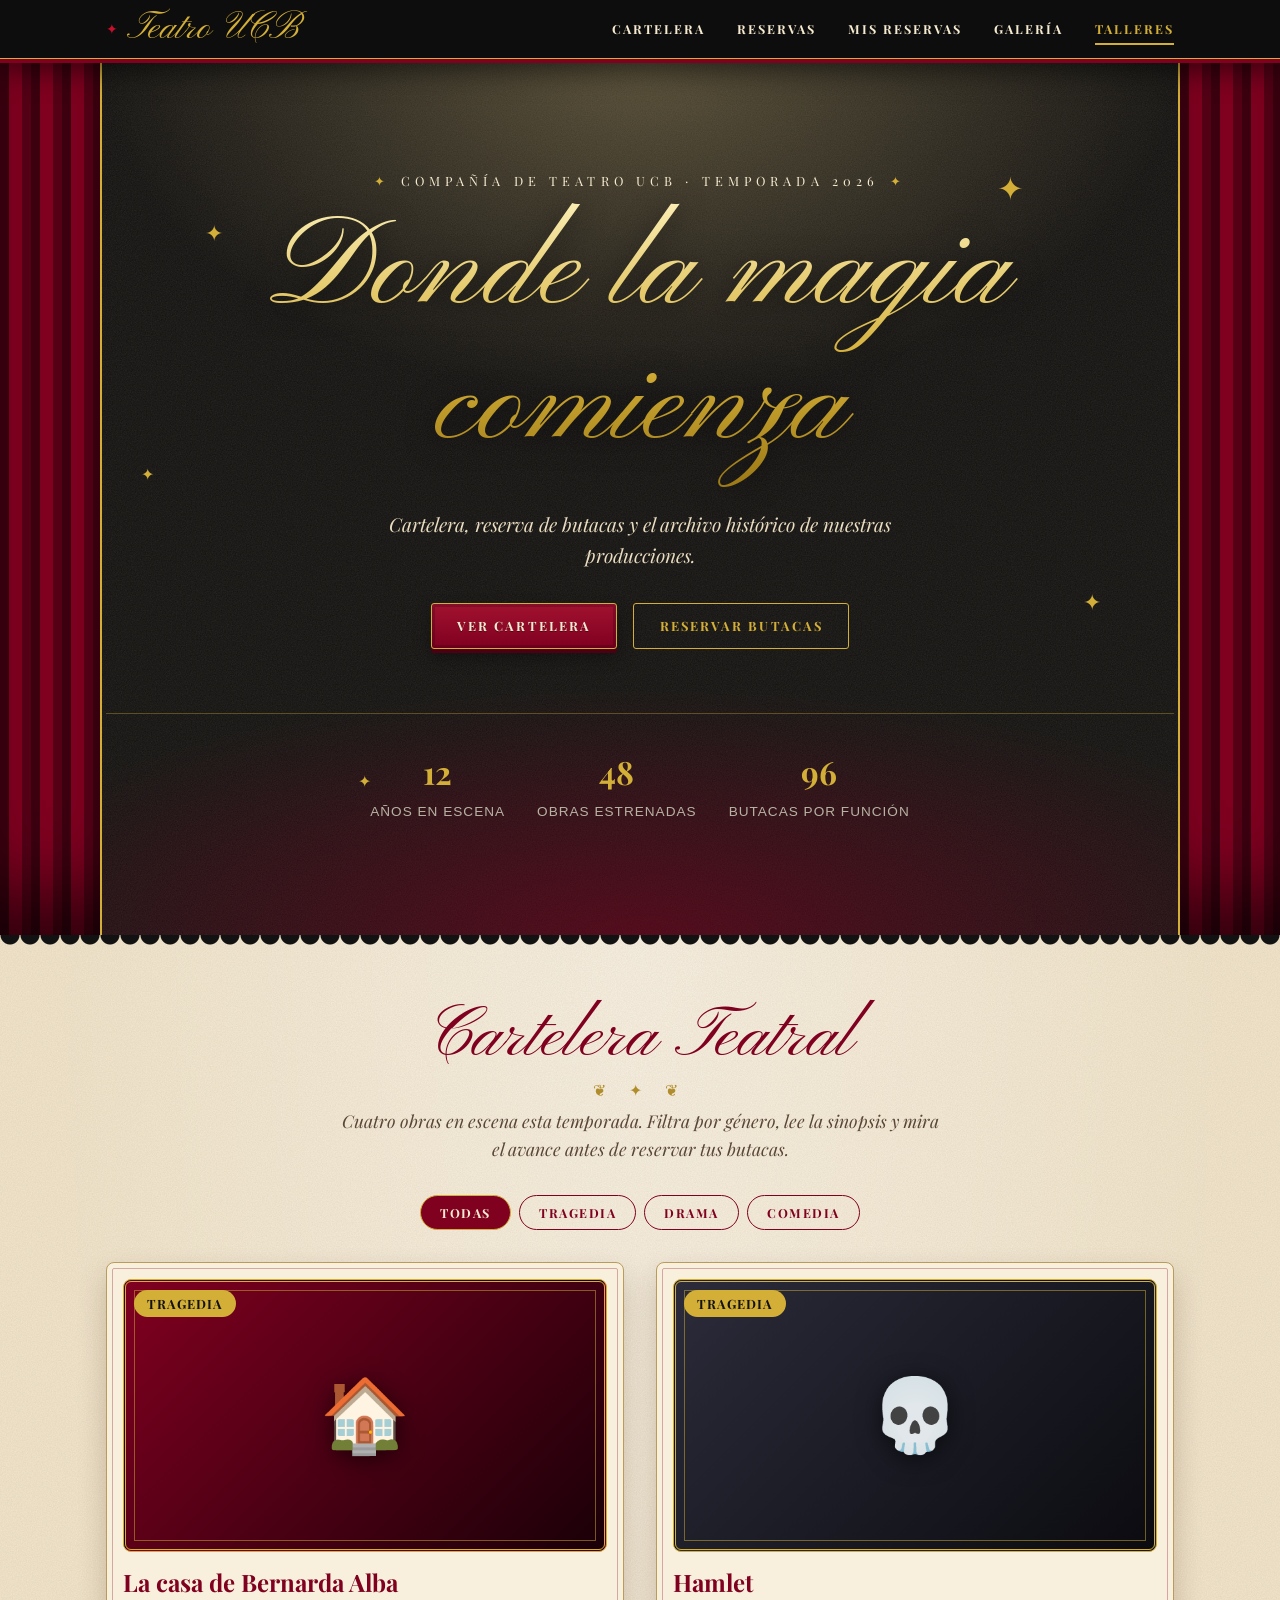
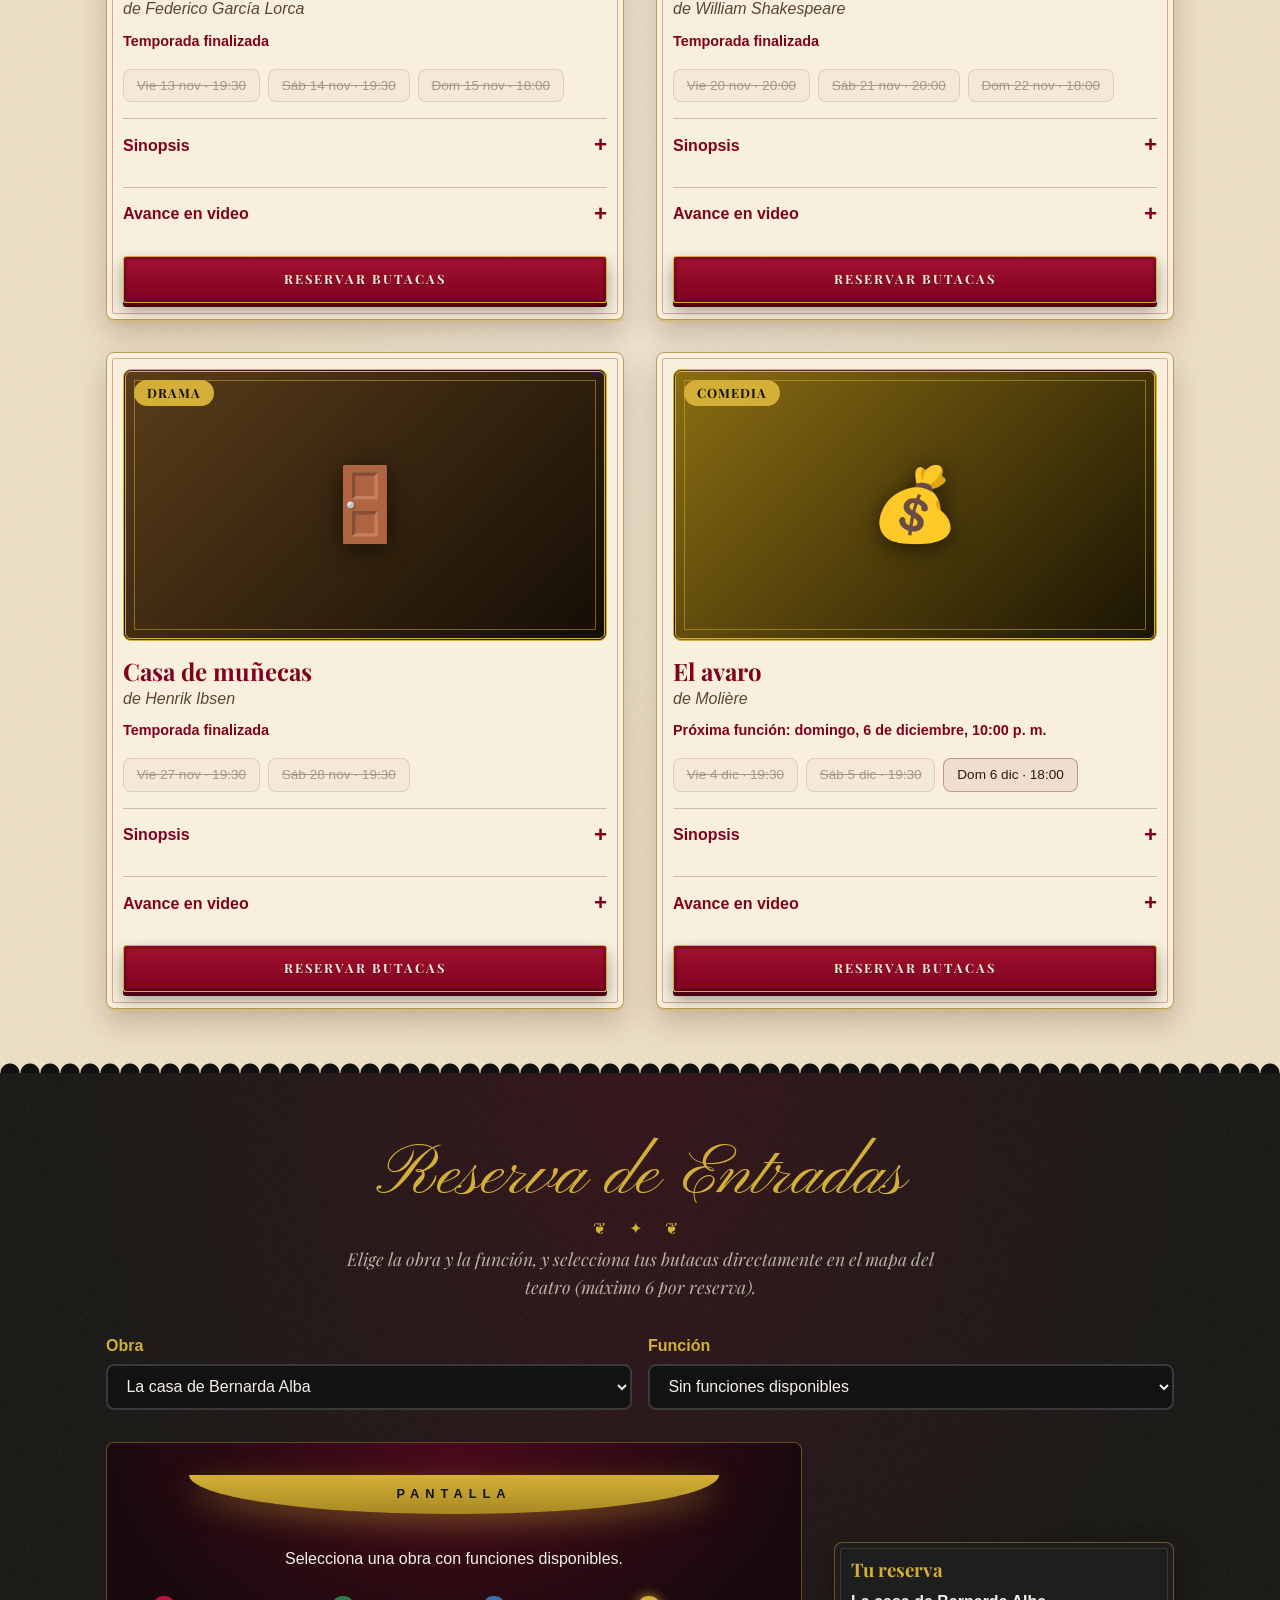
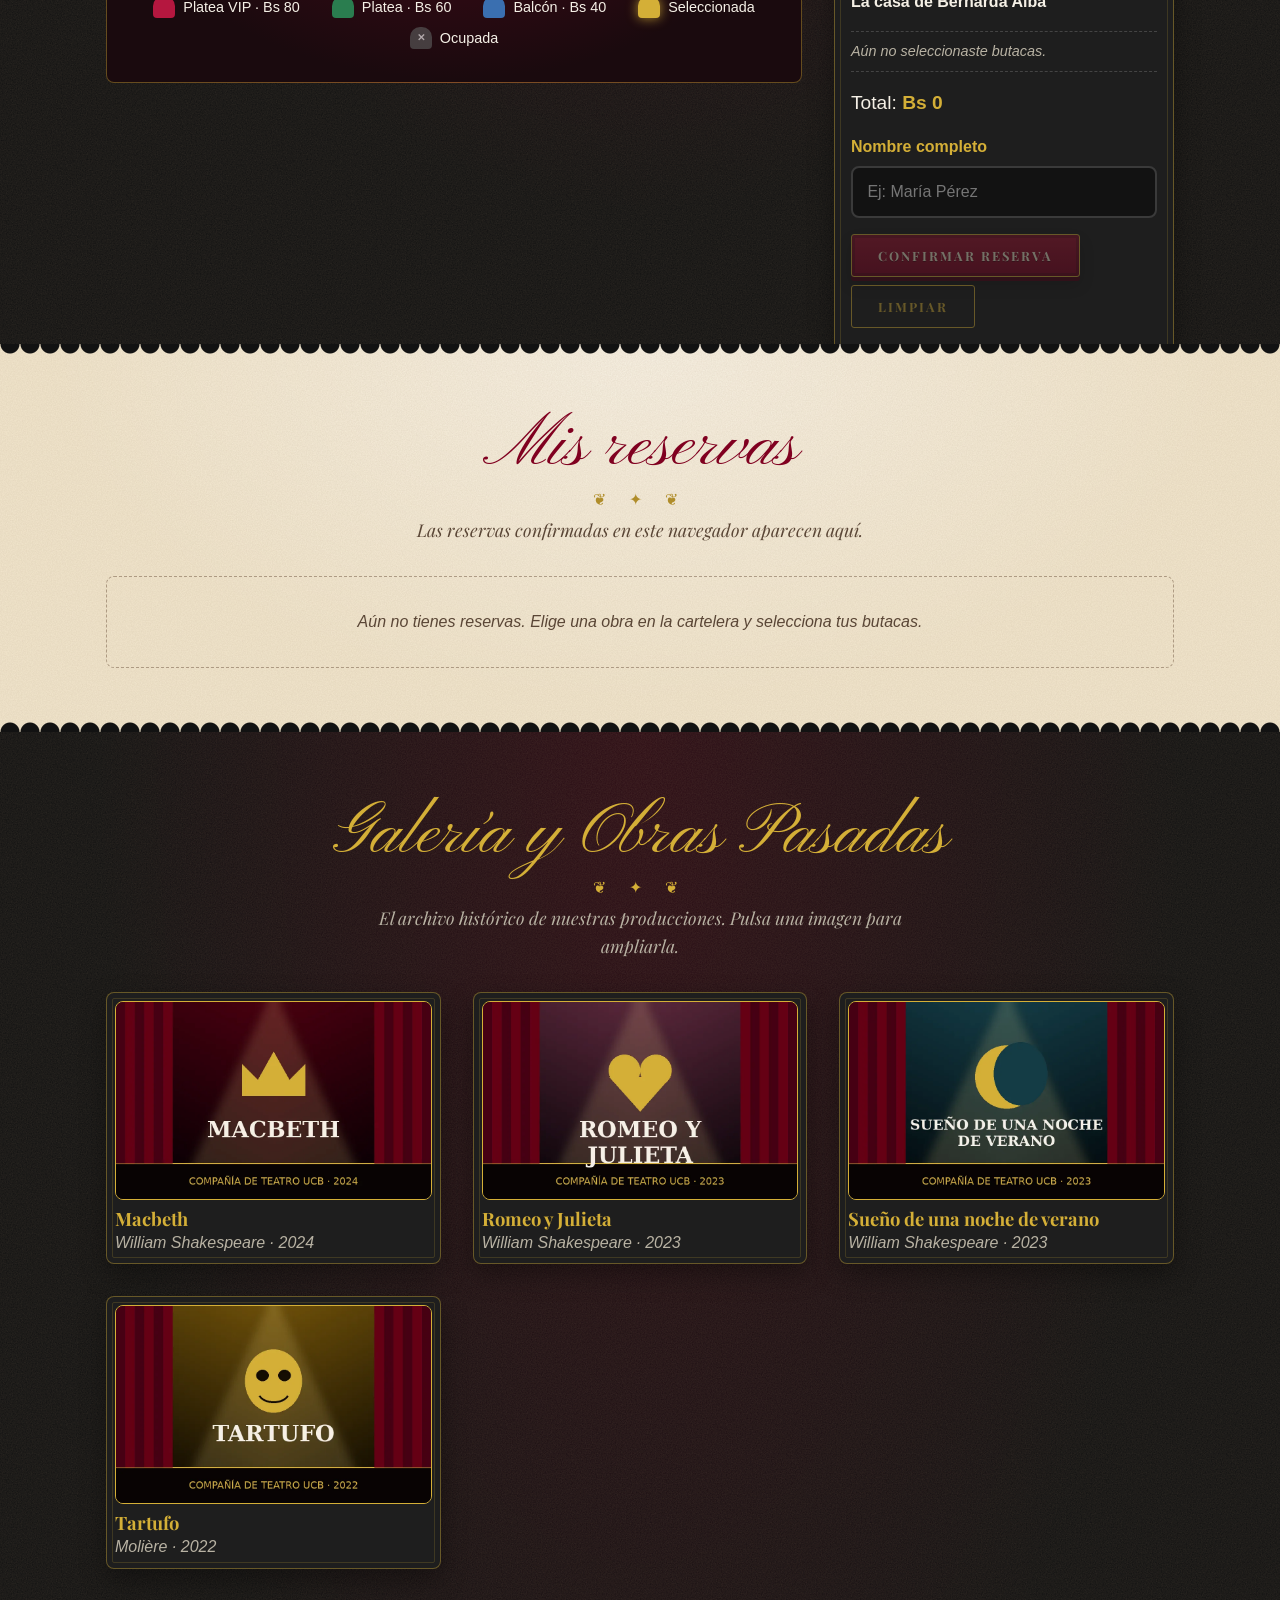
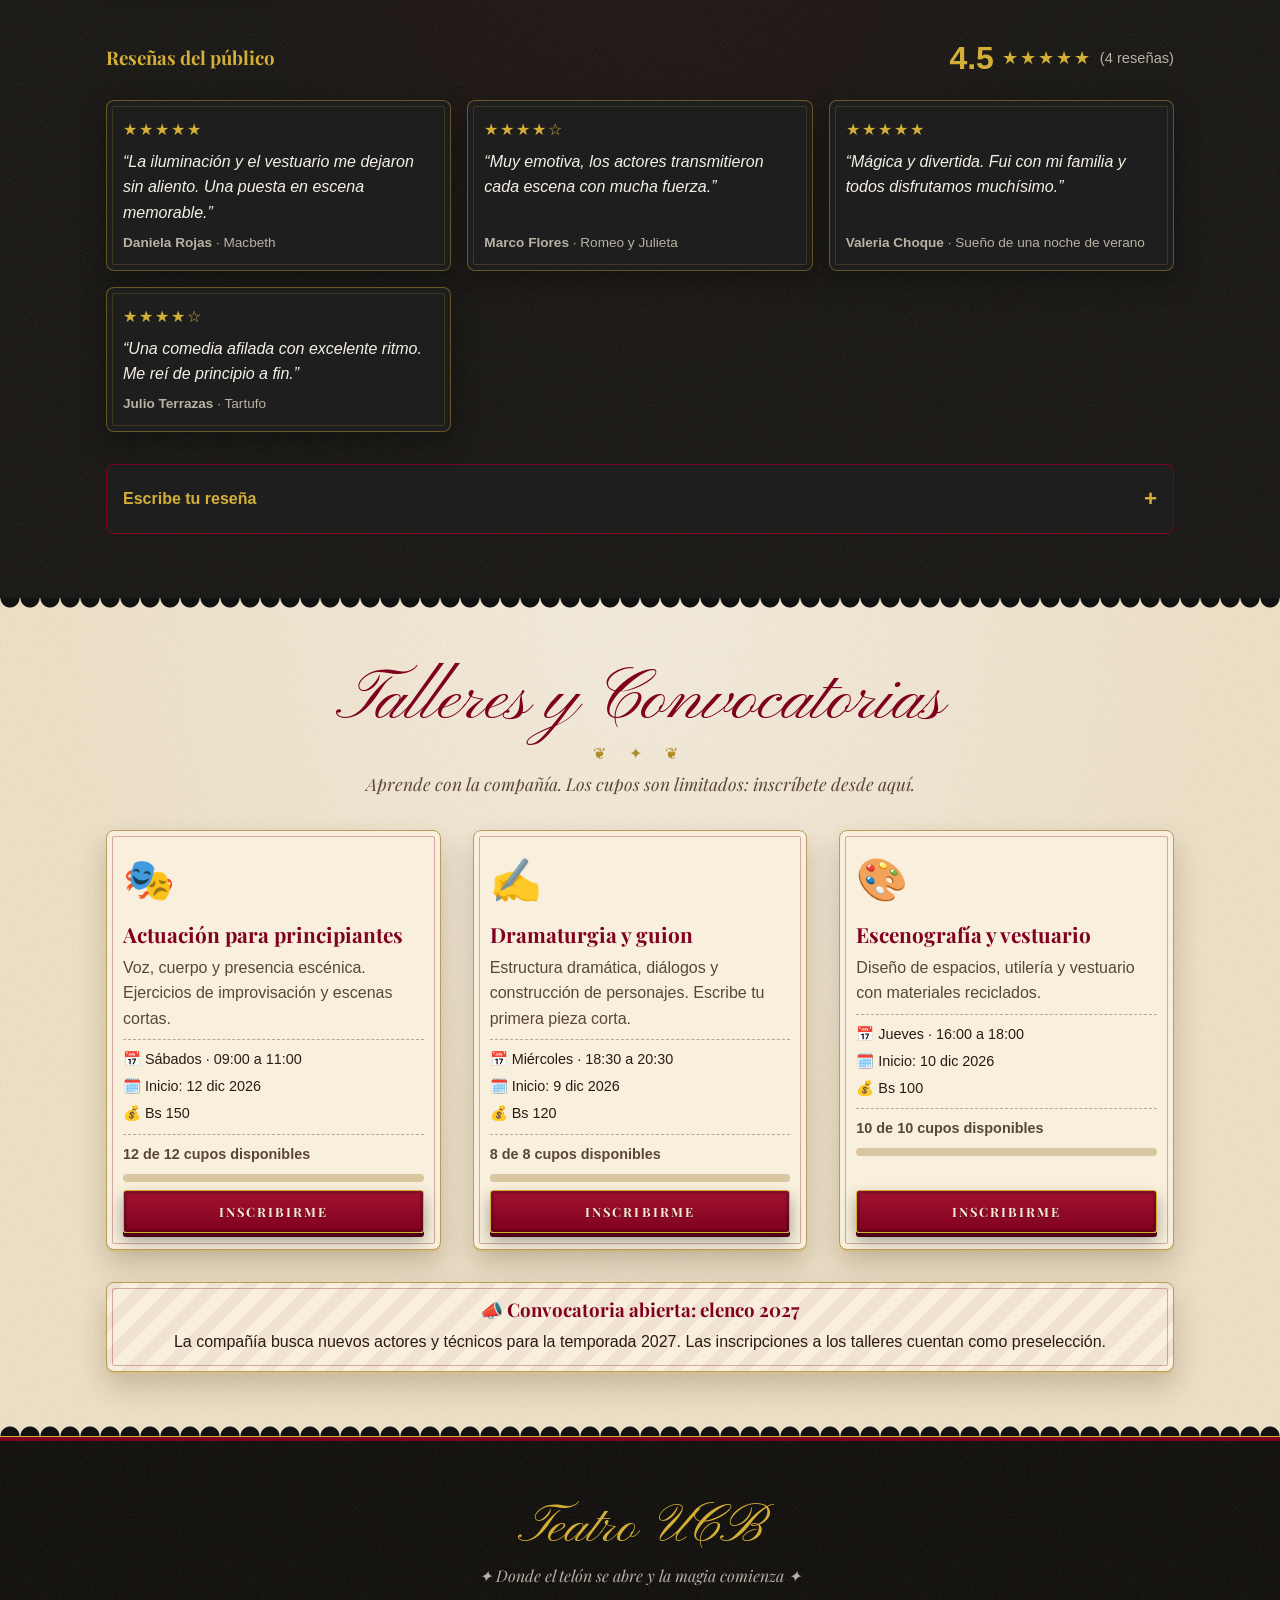
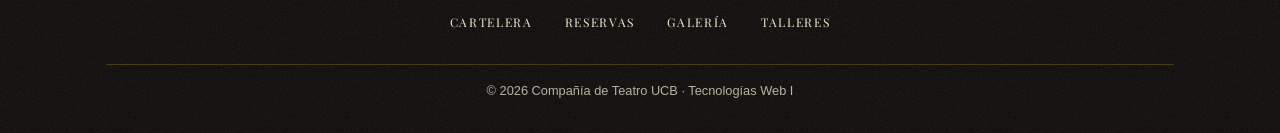
==== commit 4b5211bb: "Configura la reserva con Supabase" ====
--- a/index.html
+++ b/index.html
@@ -12,8 +12,7 @@
   <meta property="og:type" content="website">
     <link rel="preconnect" href="https://fonts.googleapis.com">
   <link rel="preconnect" href="https://fonts.gstatic.com" crossorigin>
-  <link href="https://fonts.googleapis.com/css2?family=Pinyon+Script&family
-  =Playfair+Display:ital,wght@0,500;0,700;1,500&display=swap" rel="stylesheet">
+  <link href="https://fonts.googleapis.com/css2?family=Pinyon+Script&family=Playfair+Display:ital,wght@0,500;0,700;1,500&display=swap" rel="stylesheet">
   <link rel="stylesheet" href="css/styles.css">
 </head>
 <body>
@@ -93,9 +92,9 @@
               <p class="obra__proxima" data-proxima></p>
             </header>
             <ul class="funciones" aria-label="Funciones de La casa de Bernarda Alba">
-              <li><time datetime="2026-11-13T19:30">Vie 13 nov · 19:30</time></li>
-              <li><time datetime="2026-11-14T19:30">Sáb 14 nov · 19:30</time></li>
-              <li><time datetime="2026-11-15T18:00">Dom 15 nov · 18:00</time></li>
+              <li><time datetime="2026-11-13T19:30:00-04:00">Vie 13 nov · 19:30</time></li>
+              <li><time datetime="2026-11-14T19:30:00-04:00">Sáb 14 nov · 19:30</time></li>
+              <li><time datetime="2026-11-15T18:00:00-04:00">Dom 15 nov · 18:00</time></li>
             </ul>
             <details name="obra-1">
               <summary>Sinopsis</summary>
@@ -106,7 +105,7 @@
             <details name="obra-1">
               <summary>Avance en video</summary>
               <video controls preload="none" playsinline>
-                <source src="assets/videos/bernarda-alba.mp4" type="video/mp4">
+                <source src="assets/images/icons/videos/bernarda-alba.mp4" type="video/mp4">
                 Tu navegador no soporta video HTML5.
               </video>
             </details>
@@ -125,9 +124,9 @@
               <p class="obra__proxima" data-proxima></p>
             </header>
             <ul class="funciones" aria-label="Funciones de Hamlet">
-              <li><time datetime="2026-11-20T20:00">Vie 20 nov · 20:00</time></li>
-              <li><time datetime="2026-11-21T20:00">Sáb 21 nov · 20:00</time></li>
-              <li><time datetime="2026-11-22T18:00">Dom 22 nov · 18:00</time></li>
+              <li><time datetime="2026-11-20T20:00:00-04:00">Vie 20 nov · 20:00</time></li>
+              <li><time datetime="2026-11-21T20:00:00-04:00">Sáb 21 nov · 20:00</time></li>
+              <li><time datetime="2026-11-22T18:00:00-04:00">Dom 22 nov · 18:00</time></li>
             </ul>
             <details name="obra-2">
               <summary>Sinopsis</summary>
@@ -138,7 +137,7 @@
             <details name="obra-2">
               <summary>Avance en video</summary>
               <video controls preload="none" playsinline>
-                <source src="assets/videos/hamlet.mp4" type="video/mp4">
+                <source src="assets/images/icons/videos/hamlet.mp4" type="video/mp4">
                 Tu navegador no soporta video HTML5.
               </video>
             </details>
@@ -157,8 +156,8 @@
               <p class="obra__proxima" data-proxima></p>
             </header>
             <ul class="funciones" aria-label="Funciones de Casa de muñecas">
-              <li><time datetime="2026-11-27T19:30">Vie 27 nov · 19:30</time></li>
-              <li><time datetime="2026-11-28T19:30">Sáb 28 nov · 19:30</time></li>
+              <li><time datetime="2026-11-27T19:30:00-04:00">Vie 27 nov · 19:30</time></li>
+              <li><time datetime="2026-11-28T19:30:00-04:00">Sáb 28 nov · 19:30</time></li>
             </ul>
             <details name="obra-3">
               <summary>Sinopsis</summary>
@@ -169,7 +168,7 @@
             <details name="obra-3">
               <summary>Avance en video</summary>
               <video controls preload="none" playsinline>
-                <source src="assets/videos/casa-de-munecas.mp4" type="video/mp4">
+                <source src="assets/images/icons/videos/casa-de-munecas.mp4" type="video/mp4">
                 Tu navegador no soporta video HTML5.
               </video>
             </details>
@@ -188,9 +187,9 @@
               <p class="obra__proxima" data-proxima></p>
             </header>
             <ul class="funciones" aria-label="Funciones de El avaro">
-              <li><time datetime="2026-12-04T19:30">Vie 4 dic · 19:30</time></li>
-              <li><time datetime="2026-12-05T19:30">Sáb 5 dic · 19:30</time></li>
-              <li><time datetime="2026-12-06T18:00">Dom 6 dic · 18:00</time></li>
+              <li><time datetime="2026-12-04T19:30:00-04:00">Vie 4 dic · 19:30</time></li>
+              <li><time datetime="2026-12-05T19:30:00-04:00">Sáb 5 dic · 19:30</time></li>
+              <li><time datetime="2026-12-06T18:00:00-04:00">Dom 6 dic · 18:00</time></li>
             </ul>
             <details name="obra-4">
               <summary>Sinopsis</summary>
@@ -201,7 +200,7 @@
             <details name="obra-4">
               <summary>Avance en video</summary>
               <video controls preload="none" playsinline>
-                <source src="assets/videos/el-avaro.mp4" type="video/mp4">
+                <source src="assets/images/icons/videos/el-avaro.mp4" type="video/mp4">
                 Tu navegador no soporta video HTML5.
               </video>
             </details>
@@ -570,6 +569,8 @@
   <!-- Toasts y volver arriba -->
   <div id="toasts" class="toasts" role="status" aria-live="polite"></div>
   <button type="button" id="btn-arriba" class="btn-arriba" aria-label="Volver arriba" hidden>↑</button>
-  <script src="js/main.js"></script>
+  <script src="https://cdn.jsdelivr.net/npm/@supabase/supabase-js@2"></script>
+  <script src="js/database.js?v=20261119"></script>
+  <script src="js/main.js?v=20261119"></script>
 </body>
 </html>
--- a/css/styles.css
+++ b/css/styles.css
@@ -2,4 +2,5 @@
 @import url('variables.css');
 @import url('base.css');
 @import url('layout.css');
-@import url('components.css');+@import url('components.css');
+@import url('theme.css');
